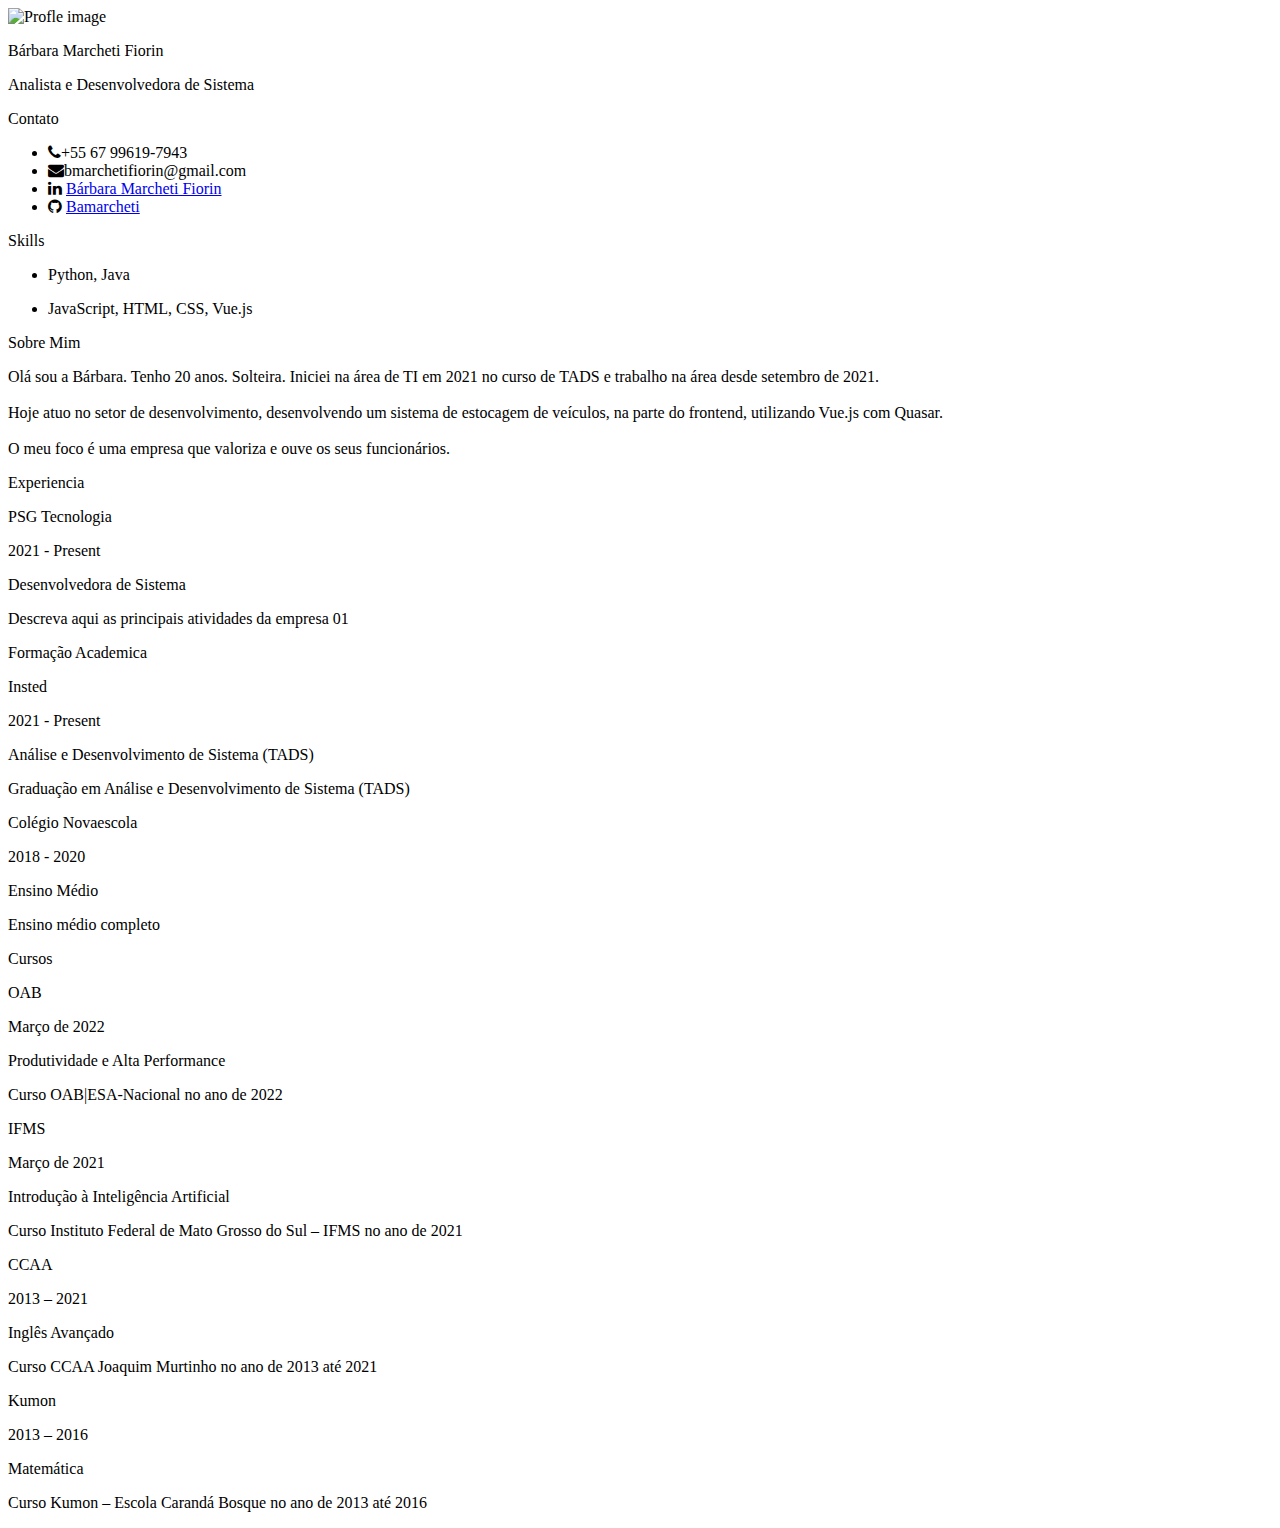
==== index.html @ 3dfd5974 "corrigindo palavras" ====
<!DOCTYPE html>
<html lang="en">

<head>
    <meta charset="UTF-8">
    <meta http-equiv="X-UA-Compatible" content="IE=edge">
    <meta name="viewport" content="width=device-width, initial-scale=1.0">
    <title>Bárbara Marcheti Fiorin Currículo</title>

    <!-- Google font  -->
    <link rel="preconnect" href="https://fonts.googleapis.com">
    <link rel="preconnect" href="https://fonts.gstatic.com" crossorigin>
    <link
        href="https://fonts.googleapis.com/css2?family=Roboto:ital,wght@0,100;0,300;0,400;0,700;1,100;1,300;1,400;1,700&display=swap"
        rel="stylesheet">

    <!-- font-awesome -->
    <link rel="stylesheet" href="https://cdnjs.cloudflare.com/ajax/libs/font-awesome/4.7.0/css/font-awesome.min.css">

    <!-- Custom CSS -->
    <link rel="stylesheet" href="style.css">
</head>

<body>
    <main class="resume-contents">
        <section class="left-section">
            <section class="left-section-content">
                <div class="profile">
                    <img class="MyProfile" src="img/MyProfile.png" alt="Profle image">
                    <p class="name">Bárbara Marcheti Fiorin</p>
                    <p class="profession">Analista e Desenvolvedora de Sistema</p>
                </div>
                <div class="contact-info">
                    <p class="left-title">Contato</p>
                    <ul>
                        <li><i class="fa fa-phone"></i>+55 67 99619-7943</li>
                        <li><i class="fa fa-envelope"></i>bmarchetifiorin@gmail.com</li>
                        <li><i class="fa fa-linkedin"> <a href="https://www.linkedin.com/in/barbara-marcheti-fiorin/">Bárbara Marcheti Fiorin</a></i></li>
                        <li><i class="fa fa-github"> <a href="https://github.com/Bamarcheti">Bamarcheti</a></i></li>
                    </ul>
                </div>
                <div class="skills">
                    <p class="left-title">Skills</p>
                    <ul>
                        <li>
                            <p>Python, Java</p>
                        </li>
                        <li>
                            <p>JavaScript, HTML, CSS, Vue.js</p>
                        </li>
                    </ul>
                </div>
            </section>
        </section>
        <section class="right-section">
            <div class="right-section-contents">
                <section class="about gap">
                    <div class="right-title">Sobre Mim</div>
                    <p class="about-me-contents">
                        Olá sou a Bárbara. Tenho 20 anos. Solteira. Iniciei na área de TI em 2021 no curso de TADS e trabalho na área desde setembro de 2021.<br>
                        <br> Hoje atuo no setor de desenvolvimento, desenvolvendo um sistema de estocagem de veículos, na parte do frontend, utilizando Vue.js com Quasar.
                        <br/>
                        <br> O meu foco é uma empresa que valoriza e ouve os seus funcionários.
                    </p>
                </section>
                <section class="experience gap">
                    <div class="right-title">Experiencia</div>
                    <div class="experience-contents">
                        <div class="exp-left">
                            <p class="exp-company-name">PSG Tecnologia</p>
                            <p class="exp-time-period">2021 - Present</p>
                        </div>
                        <div class="exp-right">
                            <p class="exp-position">Desenvolvedora de Sistema</p>
                            <p class="exp-desc">
                                Descreva aqui as principais atividades da empresa 01
                            </p>
                        </div>
                    </div>
                </section>
                <section class="education gap">
                    <div class="right-title">Formação Academica</div>
                    <div class="education-contents">
                        <div class="education-left">
                            <p class="education-school-name">Insted</p>
                            <p class="education-time-period">2021 - Present</p>
                        </div>
                        <div class="education-right">
                            <p class="education-subject">Análise e Desenvolvimento de Sistema (TADS)</p>
                            <p class="education-desc">
                                Graduação em Análise e Desenvolvimento de Sistema (TADS)
                            </p>
                        </div>
                        <div class="education-left">
                            <p class="education-school-name">Colégio Novaescola</p>
                            <p class="education-time-period">2018 - 2020</p>
                        </div>
                        <div class="education-right">
                            <p class="education-subject">Ensino Médio</p>
                            <p class="education-desc">
                                Ensino médio completo
                            </p>
                        </div>
                    </div>
                </section>
                <section class="awards gap">
                    <div class="right-title">Cursos</div>
                    <div class="awards-contents">
                        <div class="awards-left">
                            <p class="awards-company-name">OAB</p>
                            <p class="awards-time-period">Março de 2022</p>
                        </div>
                        <div class="awards-right">
                            <p class="awards-company-name">Produtividade e Alta Performance</p>
                            <p class="awards-time-period">
                                Curso OAB|ESA-Nacional no ano de 2022
                            </p>
                        </div>
                        <div class="awards-left">
                            <p class="awards-company-name">IFMS</p>
                            <p class="awards-time-period">Março de 2021</p>
                        </div>
                        <div class="awards-right">
                            <p class="awards-company-name">Introdução à Inteligência Artificial</p>
                            <p class="awards-time-period">
                                Curso Instituto Federal de Mato Grosso do Sul – IFMS no ano de 2021
                            </p>
                        </div>
                        <div class="awards-left">
                            <p class="awards-company-name">CCAA</p>
                            <p class="awards-time-period">2013 – 2021</p>
                        </div>
                        <div class="awards-right">
                            <p class="awards-company-name">Inglês Avançado</p>
                            <p class="awards-time-period">
                                Curso CCAA Joaquim Murtinho no ano de 2013 até 2021
                            </p>
                        </div>
                        <div class="awards-left">
                            <p class="awards-company-name">Kumon</p>
                            <p class="awards-time-period">2013 – 2016</p>
                        </div>
                        <div class="awards-right">
                            <p class="awards-company-name">Matemática</p>
                            <p class="awards-time-period">
                                Curso Kumon – Escola Carandá Bosque no ano de 2013 até 2016
                            </p>
                        </div>
                    </div>
                </section>
            </div>
        </section>
    </main>
</body>

</html>
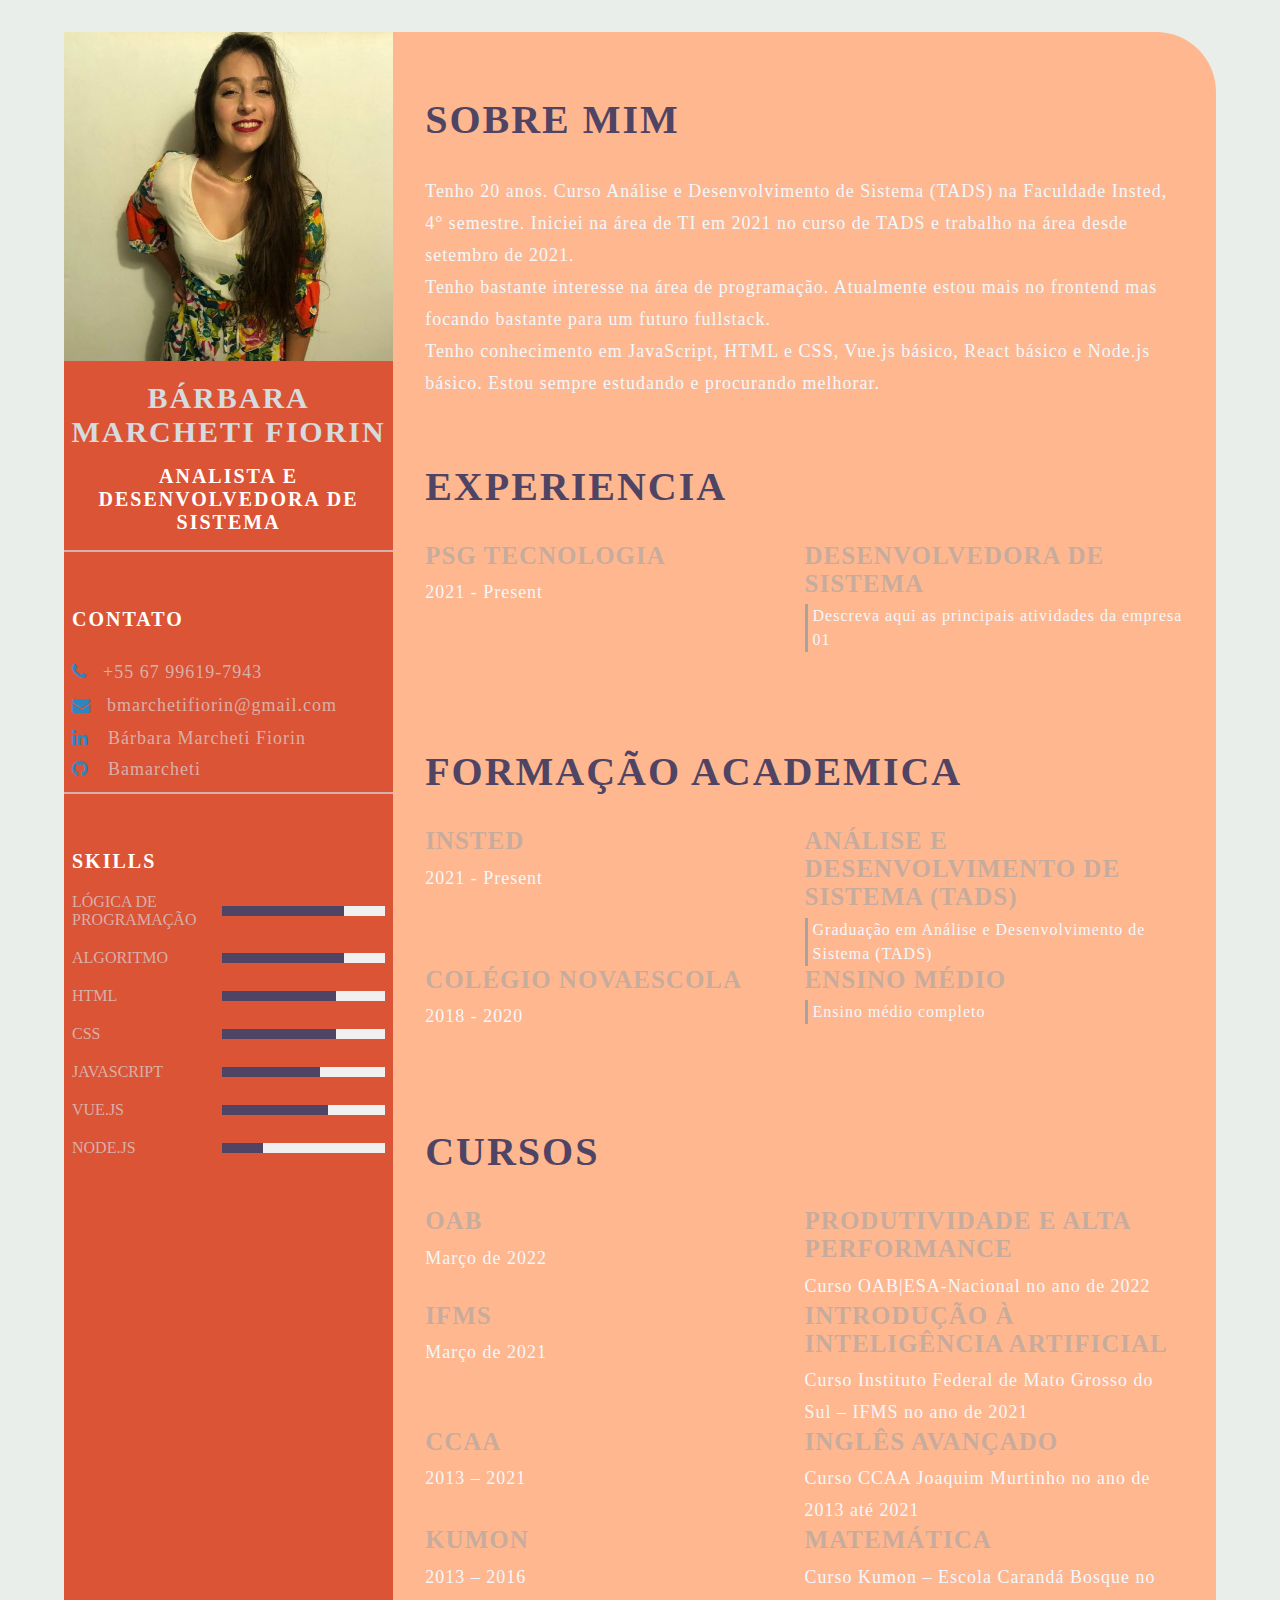
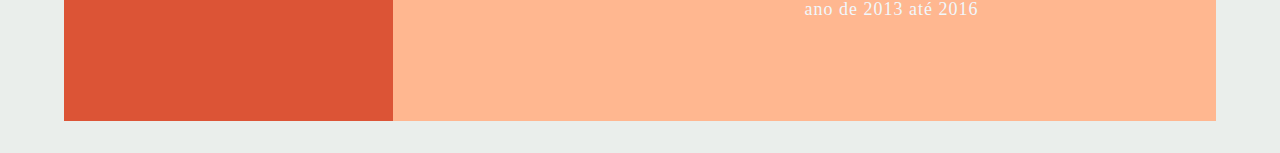
==== commit ef6fed93: "editando layout" ====
--- a/index.html
+++ b/index.html
@@ -22,135 +22,170 @@
 </head>
 
 <body>
-    <main class="resume-contents">
+    <main class="container">
         <section class="left-section">
-            <section class="left-section-content">
-                <div class="profile">
-                    <img class="MyProfile" src="img/MyProfile.png" alt="Profle image">
-                    <p class="name">Bárbara Marcheti Fiorin</p>
-                    <p class="profession">Analista e Desenvolvedora de Sistema</p>
+            <div class="profile">
+                <div class="imgBx">
+                    <img class="MyProfile" src="assets/MyProfile.png" alt="Profle image">
                 </div>
-                <div class="contact-info">
-                    <p class="left-title">Contato</p>
-                    <ul>
-                        <li><i class="fa fa-phone"></i>+55 67 99619-7943</li>
-                        <li><i class="fa fa-envelope"></i>bmarchetifiorin@gmail.com</li>
-                        <li><i class="fa fa-linkedin"> <a href="https://www.linkedin.com/in/barbara-marcheti-fiorin/">Bárbara Marcheti Fiorin</a></i></li>
-                        <li><i class="fa fa-github"> <a href="https://github.com/Bamarcheti">Bamarcheti</a></i></li>
-                    </ul>
+                <p class="name">Bárbara Marcheti Fiorin</p>
+                <p class="profession">Analista e Desenvolvedora de Sistema</p>
+            </div>
+            <div class="contact-info">
+                <p class="left-title">Contato</p>
+                <ul>
+                    <li><i class="fa fa-phone"></i>+55 67 99619-7943</li>
+                    <li><i class="fa fa-envelope"></i>bmarchetifiorin@gmail.com</li>
+                    <li><i class="fa fa-linkedin"><a href="https://www.linkedin.com/in/barbara-marcheti-fiorin/">Bárbara
+                                Marcheti Fiorin</a></i></li>
+                    <li><i class="fa fa-github"><a href="https://github.com/Bamarcheti">Bamarcheti</a></i></li>
+                </ul>
+            </div>
+            <div class="skills">
+                <p class="left-title">Skills</p>
+                <div class="box">
+                    <h4>Lógica de Programação</h4>
+                    <div class="percent">
+                        <div style="width: 75%;"></div>
+                    </div>
                 </div>
-                <div class="skills">
-                    <p class="left-title">Skills</p>
-                    <ul>
-                        <li>
-                            <p>Python, Java</p>
-                        </li>
-                        <li>
-                            <p>JavaScript, HTML, CSS, Vue.js</p>
-                        </li>
-                    </ul>
+                <div class="box">
+                    <h4>Algoritmo</h4>
+                    <div class="percent">
+                        <div style="width: 75%;"></div>
+                    </div>
+                </div>
+                <div class="box">
+                    <h4>HTML</h4>
+                    <div class="percent">
+                        <div style="width: 70%;"></div>
+                    </div>
+                </div>
+                <div class="box">
+                    <h4>CSS</h4>
+                    <div class="percent">
+                        <div style="width: 70%;"></div>
+                    </div>
+                </div>
+                <div class="box">
+                    <h4>JavaScript</h4>
+                    <div class="percent">
+                        <div style="width: 60%;"></div>
+                    </div>
+                </div>
+                <div class="box">
+                    <h4>Vue.js</h4>
+                    <div class="percent">
+                        <div style="width: 65%;"></div>
+                    </div>
+                </div>
+                <div class="box">
+                    <h4>Node.js</h4>
+                    <div class="percent">
+                        <div style="width: 25%;"></div>
+                    </div>
+                </div>
+            </div>
+        </section>
+        <div class="right-section">
+            <section class="about gap">
+                <div class="right-title">Sobre Mim</div>
+                <p class="about-me-contents">
+                    Tenho 20 anos. Curso Análise e Desenvolvimento de Sistema (TADS) na Faculdade Insted, 4° semestre.
+                    Iniciei na área de TI em 2021 no curso de TADS e trabalho na área desde setembro de 2021.
+                    <br>Tenho bastante interesse na área de programação. Atualmente estou mais no frontend mas focando
+                    bastante para um futuro fullstack.
+                    <br>Tenho conhecimento em JavaScript, HTML e CSS, Vue.js básico, React básico e Node.js básico.
+                    Estou sempre estudando e procurando melhorar.
+                </p>
+            </section>
+            <section class="experience gap">
+                <div class="right-title">Experiencia</div>
+                <div class="experience-contents">
+                    <div class="exp-left">
+                        <p class="exp-company-name">PSG Tecnologia</p>
+                        <p class="exp-time-period">2021 - Present</p>
+                    </div>
+                    <div class="exp-right">
+                        <p class="exp-position">Desenvolvedora de Sistema</p>
+                        <p class="exp-desc">
+                            Descreva aqui as principais atividades da empresa 01
+                        </p>
+                    </div>
                 </div>
             </section>
-        </section>
-        <section class="right-section">
-            <div class="right-section-contents">
-                <section class="about gap">
-                    <div class="right-title">Sobre Mim</div>
-                    <p class="about-me-contents">
-                        Olá sou a Bárbara. Tenho 20 anos. Solteira. Iniciei na área de TI em 2021 no curso de TADS e trabalho na área desde setembro de 2021.<br>
-                        <br> Hoje atuo no setor de desenvolvimento, desenvolvendo um sistema de estocagem de veículos, na parte do frontend, utilizando Vue.js com Quasar.
-                        <br/>
-                        <br> O meu foco é uma empresa que valoriza e ouve os seus funcionários.
-                    </p>
-                </section>
-                <section class="experience gap">
-                    <div class="right-title">Experiencia</div>
-                    <div class="experience-contents">
-                        <div class="exp-left">
-                            <p class="exp-company-name">PSG Tecnologia</p>
-                            <p class="exp-time-period">2021 - Present</p>
-                        </div>
-                        <div class="exp-right">
-                            <p class="exp-position">Desenvolvedora de Sistema</p>
-                            <p class="exp-desc">
-                                Descreva aqui as principais atividades da empresa 01
-                            </p>
-                        </div>
+            <section class="education gap">
+                <div class="right-title">Formação Academica</div>
+                <div class="education-contents">
+                    <div class="education-left">
+                        <p class="education-school-name">Insted</p>
+                        <p class="education-time-period">2021 - Present</p>
                     </div>
-                </section>
-                <section class="education gap">
-                    <div class="right-title">Formação Academica</div>
-                    <div class="education-contents">
-                        <div class="education-left">
-                            <p class="education-school-name">Insted</p>
-                            <p class="education-time-period">2021 - Present</p>
-                        </div>
-                        <div class="education-right">
-                            <p class="education-subject">Análise e Desenvolvimento de Sistema (TADS)</p>
-                            <p class="education-desc">
-                                Graduação em Análise e Desenvolvimento de Sistema (TADS)
-                            </p>
-                        </div>
-                        <div class="education-left">
-                            <p class="education-school-name">Colégio Novaescola</p>
-                            <p class="education-time-period">2018 - 2020</p>
-                        </div>
-                        <div class="education-right">
-                            <p class="education-subject">Ensino Médio</p>
-                            <p class="education-desc">
-                                Ensino médio completo
-                            </p>
-                        </div>
+                    <div class="education-right">
+                        <p class="education-subject">Análise e Desenvolvimento de Sistema (TADS)</p>
+                        <p class="education-desc">
+                            Graduação em Análise e Desenvolvimento de Sistema (TADS)
+                        </p>
                     </div>
-                </section>
-                <section class="awards gap">
-                    <div class="right-title">Cursos</div>
-                    <div class="awards-contents">
-                        <div class="awards-left">
-                            <p class="awards-company-name">OAB</p>
-                            <p class="awards-time-period">Março de 2022</p>
-                        </div>
-                        <div class="awards-right">
-                            <p class="awards-company-name">Produtividade e Alta Performance</p>
-                            <p class="awards-time-period">
-                                Curso OAB|ESA-Nacional no ano de 2022
-                            </p>
-                        </div>
-                        <div class="awards-left">
-                            <p class="awards-company-name">IFMS</p>
-                            <p class="awards-time-period">Março de 2021</p>
-                        </div>
-                        <div class="awards-right">
-                            <p class="awards-company-name">Introdução à Inteligência Artificial</p>
-                            <p class="awards-time-period">
-                                Curso Instituto Federal de Mato Grosso do Sul – IFMS no ano de 2021
-                            </p>
-                        </div>
-                        <div class="awards-left">
-                            <p class="awards-company-name">CCAA</p>
-                            <p class="awards-time-period">2013 – 2021</p>
-                        </div>
-                        <div class="awards-right">
-                            <p class="awards-company-name">Inglês Avançado</p>
-                            <p class="awards-time-period">
-                                Curso CCAA Joaquim Murtinho no ano de 2013 até 2021
-                            </p>
-                        </div>
-                        <div class="awards-left">
-                            <p class="awards-company-name">Kumon</p>
-                            <p class="awards-time-period">2013 – 2016</p>
-                        </div>
-                        <div class="awards-right">
-                            <p class="awards-company-name">Matemática</p>
-                            <p class="awards-time-period">
-                                Curso Kumon – Escola Carandá Bosque no ano de 2013 até 2016
-                            </p>
-                        </div>
+                    <div class="education-left">
+                        <p class="education-school-name">Colégio Novaescola</p>
+                        <p class="education-time-period">2018 - 2020</p>
                     </div>
-                </section>
-            </div>
-        </section>
+                    <div class="education-right">
+                        <p class="education-subject">Ensino Médio</p>
+                        <p class="education-desc">
+                            Ensino médio completo
+                        </p>
+                    </div>
+                </div>
+            </section>
+            <section class="awards gap">
+                <div class="right-title">Cursos</div>
+                <div class="awards-contents">
+                    <div class="awards-left">
+                        <p class="awards-company-name">OAB</p>
+                        <p class="awards-time-period">Março de 2022</p>
+                    </div>
+                    <div class="awards-right">
+                        <p class="awards-company-name">Produtividade e Alta Performance</p>
+                        <p class="awards-time-period">
+                            Curso OAB|ESA-Nacional no ano de 2022
+                        </p>
+                    </div>
+                    <div class="awards-left">
+                        <p class="awards-company-name">IFMS</p>
+                        <p class="awards-time-period">Março de 2021</p>
+                    </div>
+                    <div class="awards-right">
+                        <p class="awards-company-name">Introdução à Inteligência Artificial</p>
+                        <p class="awards-time-period">
+                            Curso Instituto Federal de Mato Grosso do Sul – IFMS no ano de 2021
+                        </p>
+                    </div>
+                    <div class="awards-left">
+                        <p class="awards-company-name">CCAA</p>
+                        <p class="awards-time-period">2013 – 2021</p>
+                    </div>
+                    <div class="awards-right">
+                        <p class="awards-company-name">Inglês Avançado</p>
+                        <p class="awards-time-period">
+                            Curso CCAA Joaquim Murtinho no ano de 2013 até 2021
+                        </p>
+                    </div>
+                    <div class="awards-left">
+                        <p class="awards-company-name">Kumon</p>
+                        <p class="awards-time-period">2013 – 2016</p>
+                    </div>
+                    <div class="awards-right">
+                        <p class="awards-company-name">Matemática</p>
+                        <p class="awards-time-period">
+                            Curso Kumon – Escola Carandá Bosque no ano de 2013 até 2016
+                        </p>
+                    </div>
+                </div>
+            </section>
+        </div>
     </main>
 </body>
 
-</html>
+</html>--- a/style.css
+++ b/style.css
@@ -0,0 +1,357 @@
+* {
+    margin: 0;
+    padding: 0;
+    box-sizing: border-box;
+    list-style: none;
+    font-family: "Times New Roman", sans-serif;
+}
+
+body {
+    background-color: #eaeeeb;
+    display: flex;
+    justify-content: center;
+    align-items: center;
+    min-height: 100vh;
+}
+
+.container {
+    position: relative;
+    width: 90%;
+
+    min-height: 100vh;
+    margin: 2rem auto;
+    display: grid;
+    grid-template-columns: repeat(7, 1fr);
+}
+
+.container .left-section {
+    grid-column: span 2;
+    height: 100%;
+    background-color: #dc5436;
+}
+
+.container .right-section {
+    grid-column: span 5;
+    height: 100%;
+    background-color: #ffb790;
+    border-radius: 0px 60px 0px 0px;
+    padding: 2rem 2rem;
+}
+
+.profile {
+    width: 100%;
+    border-bottom: 2px solid #d6dbdfaf;
+}
+
+.profile .MyProfile {
+    width: 100%;
+}
+
+.name {
+    color: #D6DBDF;
+    font-size: 30px;
+    letter-spacing: 2px;
+    text-transform: uppercase;
+    text-align: center;
+    font-weight: bold;
+    padding: 1rem 0;
+}
+
+.profession {
+    color: #ffffff;
+    font-size: 20px;
+    text-transform: uppercase;
+    text-align: center;
+    letter-spacing: 2px;
+    font-weight: bold;
+    padding-bottom: 1rem;
+}
+
+.contact-info {
+    padding: 8px;
+    border-bottom: 2px solid #d6dbdfaf; 
+}
+
+.skills {
+    padding: 8px;
+}
+
+.left-title {
+    color: #ffffff;
+    font-size: 20px;
+    letter-spacing: 2px;
+    text-transform: uppercase;
+    font-weight: bold;
+    display: flex;
+    align-items: center;
+    padding-top: 3rem;
+}
+
+.skills .box {
+    display: flex;
+    flex-direction: row;
+    margin: 20px 0;
+}
+
+.skills .box .exp-time-period {
+    min-width: 150px;
+}
+
+.skills .box .exp-time-period h5 {
+    text-transform: uppercase;
+    color: #d6dbdfaf;
+    font-weight: 600;
+}
+
+.skills .box .text h4 {
+    text-transform: uppercase;
+    color: #4f4464;
+    font-size: 16px;
+}
+
+.skills .box {
+    position: relative;
+    width: 100%;
+    display: grid;
+    grid-template-columns: 150px 1fr;
+    justify-content: center;
+    align-items: center;
+}
+
+.skills .box h4 {
+    text-transform: uppercase;
+    color: #d6dbdfaf;
+    font-weight: 500;
+}
+
+.skills .box .percent {
+    position: relative;
+    width: 100%;
+    height: 10px;
+    background: #f0f0f0;
+}
+
+.skills .box .percent div {
+    position: absolute;
+    top: 0;
+    left: 0;
+    height: 100%;
+    background: #4f4464;
+}
+
+a {
+    color: #d6dbdfaf;
+    margin-left: 20px;
+}
+
+a:link {
+    text-decoration: none;
+}
+
+a:hover {
+    text-decoration: none;
+}
+
+.contact-info ul {
+    padding-top: 1.5rem;
+}
+
+.contact-info ul li,
+.references ul li {
+    padding: .4rem 0;
+    display: flex;
+    align-items: center;
+    color: #d6dbdfaf;
+    letter-spacing: 1px;
+    font-size: 18px;
+}
+
+.contact-info ul li i,
+.references ul li i {
+    padding-right: 1rem;
+    font-size: 18px;
+    color: #2E86C1;
+}
+
+.skills ul {
+    padding-top: 1.5rem;
+}
+
+.skills ul li p {
+    padding: .4rem 0;
+    color: #d6dbdfaf;
+    font-size: 18px;
+    letter-spacing: 1px;
+    display: flex;
+    align-items: center;
+    text-transform: uppercase;
+}
+
+.referance-name {
+    padding-top: 1.5rem;
+    padding-bottom: .4rem;
+    font-size: 18px;
+    color: #F9E79F;
+    letter-spacing: 1px;
+    text-transform: uppercase;
+}
+
+.referance-profession {
+    font-size: 16px;
+    color: #d6dbdfaf;
+    letter-spacing: 1px;
+    text-transform: uppercase;
+    padding-bottom: .4rem;
+}
+
+.right-title {
+    color: #4f4464;
+    font-size: 40px;
+    letter-spacing: 2px;
+    text-transform: uppercase;
+    font-weight: bold;
+    display: flex;
+    align-items: center;
+    padding: 2rem 0;
+    position: relative;
+}
+
+.gap {
+    padding-bottom: 2rem;
+}
+.about-me-contents {
+    font-size: 18px;
+    letter-spacing: 1px;
+    line-height: 2rem;
+    color: #F1F8FD;
+}
+
+.experience-contents,
+.education-contents,
+.awards-contents {
+    display: grid;
+    grid-template-columns: repeat(2, 2fr);
+    padding-bottom: 2rem;
+    color: #F1F8FD;
+}
+
+.exp-company-name,
+.education-school-name,
+.awards-company-name {
+    font-size: 25px;
+    font-weight: bold;
+    text-transform: uppercase;
+    letter-spacing: 1px;
+    color: #a2a5a79a;
+    padding-bottom: .4rem;
+}
+
+.exp-time-period,
+.education-time-period,
+.awards-time-period {
+    font-size: 18px;
+    letter-spacing: 1px;
+    line-height: 2rem;
+}
+
+.exp-position,
+.education-subject,
+.awards-name {
+    font-size: 25px;
+    font-weight: bold;
+    text-transform: uppercase;
+    letter-spacing: 1px;
+    color: #a2a5a79a;
+    padding-bottom: .4rem;
+}
+
+.exp-desc,
+.education-desc,
+.awards-desc {
+    font-size: 16px;
+    letter-spacing: 1px;
+    line-height: 1.5rem;
+    border-left: 3px solid #a5a3a3;
+    padding-left: 5px;
+}
+
+/* Media queries */
+@media screen and (max-width:780px) {
+    .experience-contents,
+    .education-contents,
+    .awards-contents {
+        grid-template-columns: repeat(1, 1fr);
+    }
+}
+
+@media screen and (max-width:780px) {
+    .left-section {
+        grid-column: span 3;
+    }
+    
+    .right-section {
+        grid-column: span 4;
+    }
+    
+}
+
+@media (max-width:600px) {
+    .container {
+        width: 100%;
+        margin: 0 auto;
+    }
+
+    .name {
+        font-size: 20px;
+    }
+
+    .profession {
+        font-size: 18px;
+    }
+
+    .left-title {
+        font-size: 18px;
+    }
+
+    .right-title {
+        font-size: 18px;
+    }
+
+    .contact-info ul li,
+    .references ul li {
+        font-size: 12px;
+    }
+
+    .contact-info ul li i,
+    .references ul li i {
+        padding-right: 1rem;
+        font-size: 12px;
+    }
+
+    .skills ul li p {
+        font-size: 12px;
+    }
+
+    .about-me-contents {
+        font-size: 16px;
+        line-height: 1.5rem;
+    }
+
+    .exp-company-name,
+    .education-school-name,
+    .awards-company-name {
+        font-size: 18px;
+    }
+
+    .exp-time-period,
+    .educationp-time-period,
+    .awards-time-period {
+        font-size: 16px;
+    }
+
+    .exp-position,
+    .education-subject,
+    .awards-name {
+        font-size: 18px;
+    }
+}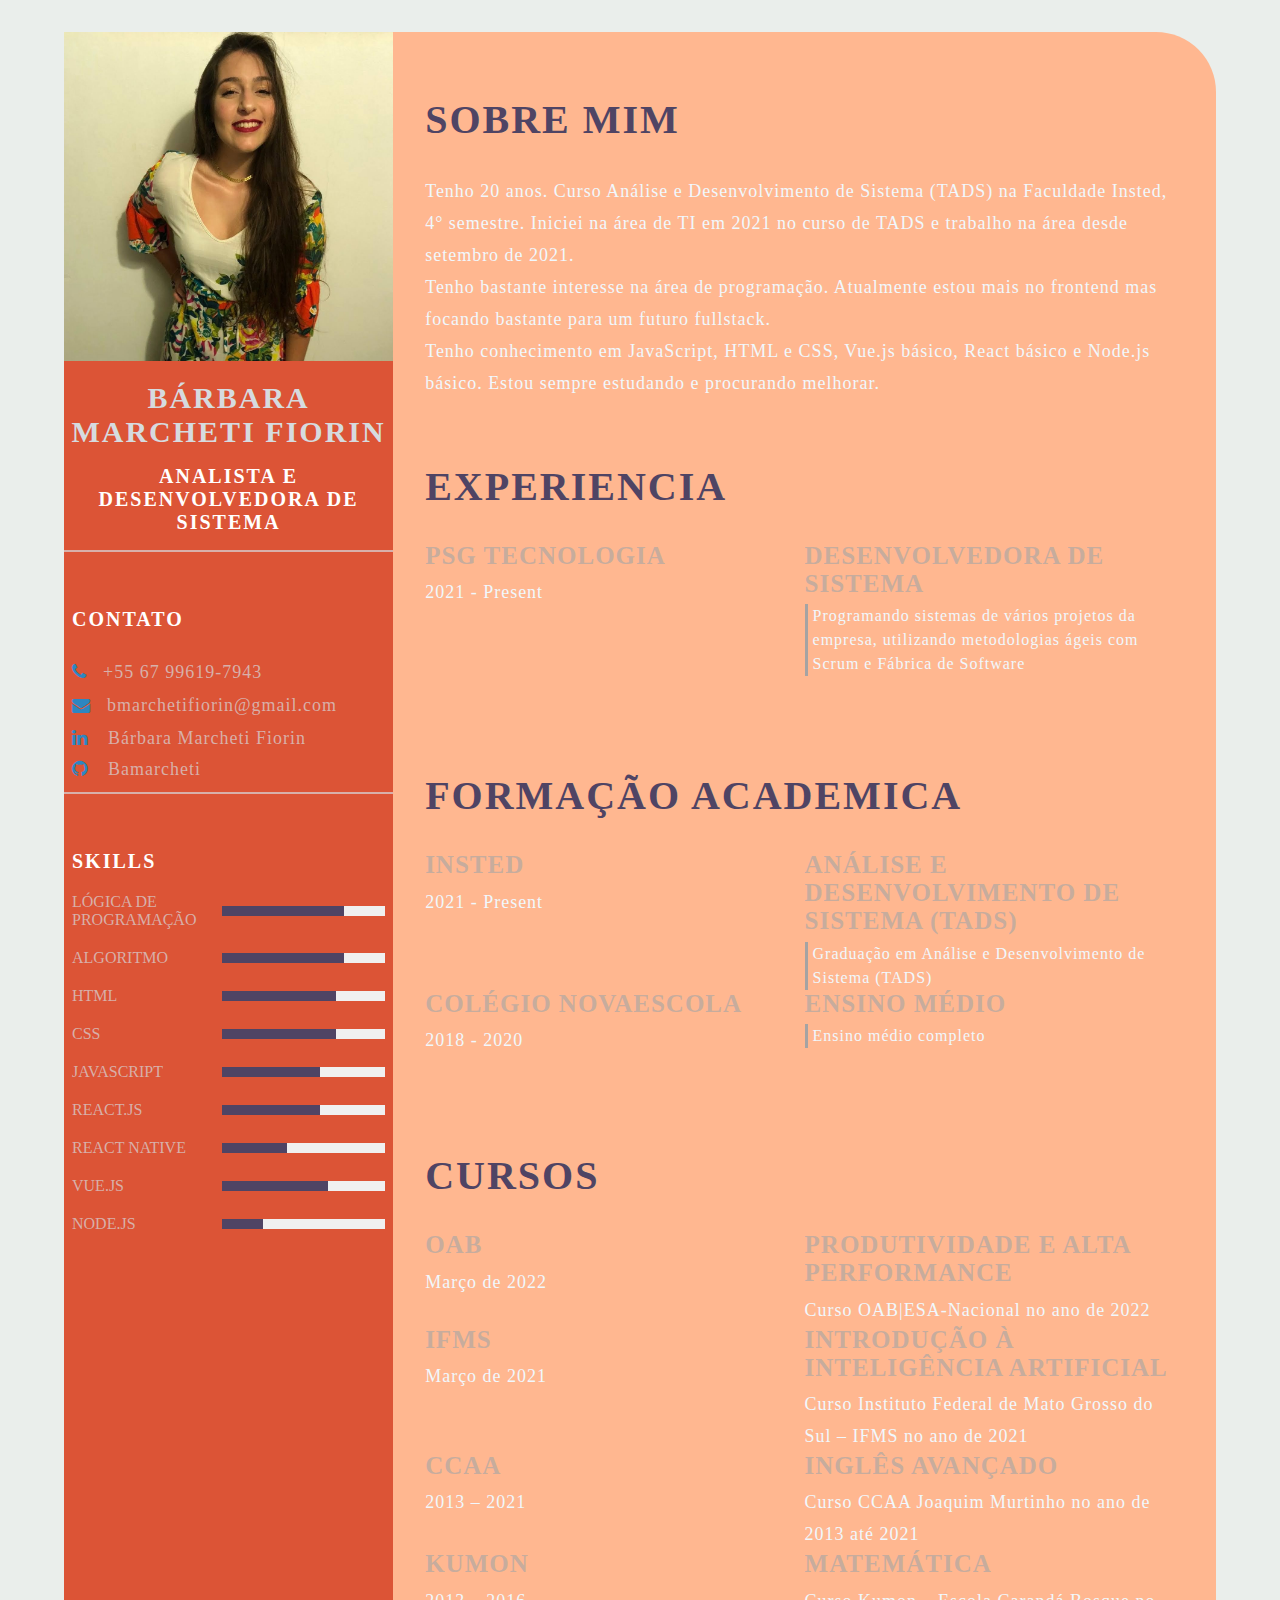
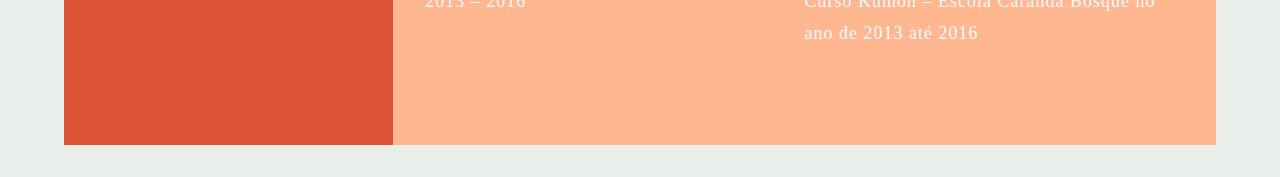
==== commit cd39e405: "adicionando skills e editando experiência" ====
--- a/index.html
+++ b/index.html
@@ -74,6 +74,18 @@
                     </div>
                 </div>
                 <div class="box">
+                    <h4>React.js</h4>
+                    <div class="percent">
+                        <div style="width: 60%;"></div>
+                    </div>
+                </div>
+                <div class="box">
+                    <h4>React Native</h4>
+                    <div class="percent">
+                        <div style="width: 40%;"></div>
+                    </div>
+                </div>
+                <div class="box">
                     <h4>Vue.js</h4>
                     <div class="percent">
                         <div style="width: 65%;"></div>
@@ -109,7 +121,7 @@
                     <div class="exp-right">
                         <p class="exp-position">Desenvolvedora de Sistema</p>
                         <p class="exp-desc">
-                            Descreva aqui as principais atividades da empresa 01
+                            Programando sistemas de vários projetos da empresa, utilizando metodologias ágeis com Scrum e Fábrica de Software
                         </p>
                     </div>
                 </div>
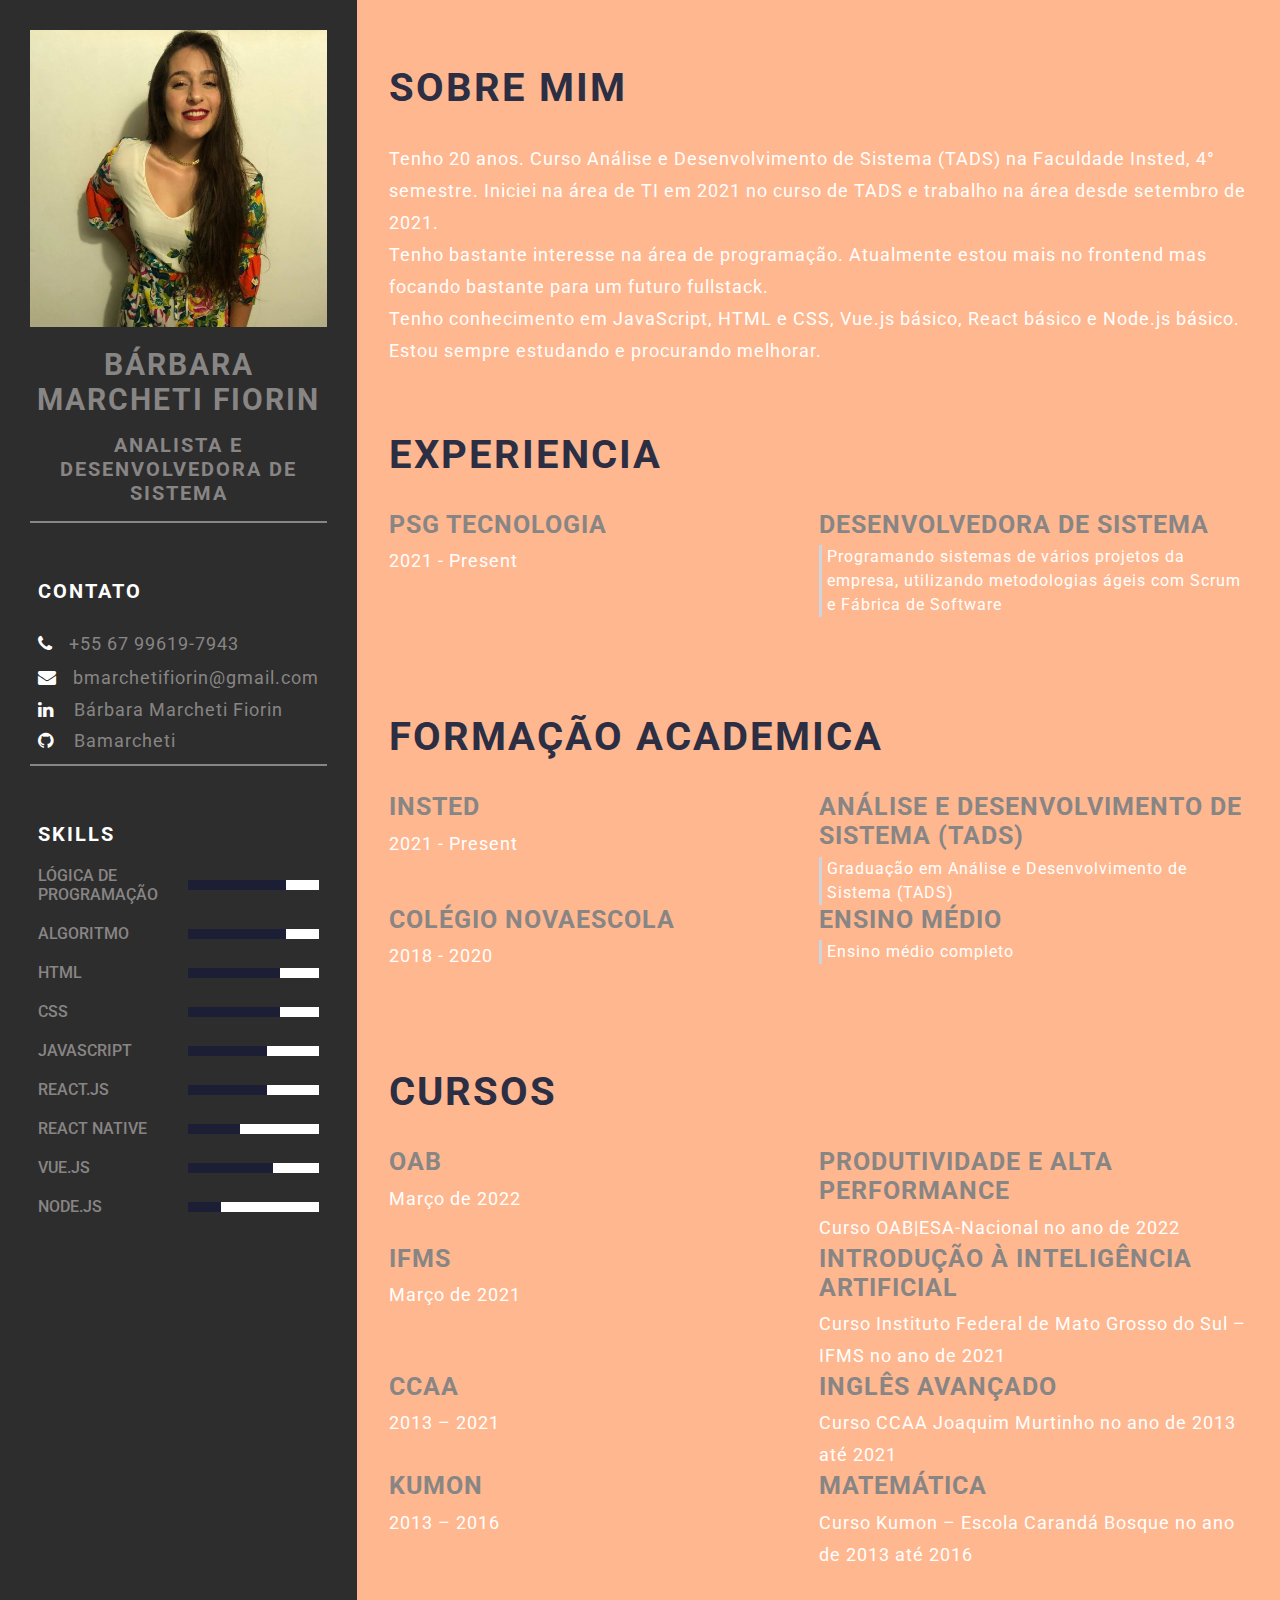
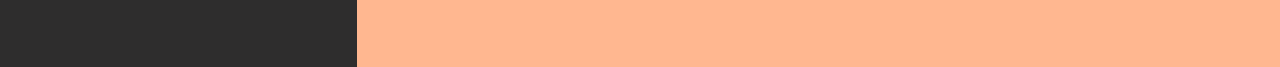
==== commit 1fad9380: "alterando cores" ====
--- a/index.html
+++ b/index.html
@@ -5,7 +5,7 @@
     <meta charset="UTF-8">
     <meta http-equiv="X-UA-Compatible" content="IE=edge">
     <meta name="viewport" content="width=device-width, initial-scale=1.0">
-    <title>Bárbara Marcheti Fiorin Currículo</title>
+    <title>Currículo Bárbara Marcheti Fiorin</title>
 
     <!-- Google font  -->
     <link rel="preconnect" href="https://fonts.googleapis.com">
@@ -39,6 +39,7 @@
                     <li><i class="fa fa-linkedin"><a href="https://www.linkedin.com/in/barbara-marcheti-fiorin/">Bárbara
                                 Marcheti Fiorin</a></i></li>
                     <li><i class="fa fa-github"><a href="https://github.com/Bamarcheti">Bamarcheti</a></i></li>
+                
                 </ul>
             </div>
             <div class="skills">
@@ -99,7 +100,7 @@
                 </div>
             </div>
         </section>
-        <div class="right-section">
+        <section class="right-section">
             <section class="about gap">
                 <div class="right-title">Sobre Mim</div>
                 <p class="about-me-contents">
@@ -196,7 +197,7 @@
                     </div>
                 </div>
             </section>
-        </div>
+        </section>
     </main>
 </body>
 
--- a/style.css
+++ b/style.css
@@ -1,46 +1,52 @@
+:root {
+    --background: #2e2d2d;
+    --very-dark-blue: #2c2e43;
+    --dark-desaturated-blue: #1b1e34;
+    --white: #ffffff;
+    --gray-300: #888585;
+    --gray-400: #cbd5e0;
+}
+
+/* Reset */
+
 * {
+    border: 0;
+    box-sizing: border-box;
+    font-family: 'Roboto', sans-serif;
     margin: 0;
     padding: 0;
-    box-sizing: border-box;
-    list-style: none;
-    font-family: "Times New Roman", sans-serif;
 }
 
 body {
-    background-color: #eaeeeb;
+    margin: 0;
+    align-items: center;
     display: flex;
     justify-content: center;
-    align-items: center;
     min-height: 100vh;
+    position: relative;
+    width: 100%;
 }
 
 .container {
-    position: relative;
-    width: 90%;
-
-    min-height: 100vh;
-    margin: 2rem auto;
     display: grid;
     grid-template-columns: repeat(7, 1fr);
 }
 
 .container .left-section {
-    grid-column: span 2;
-    height: 100%;
-    background-color: #dc5436;
+    padding: 30px;
+    grid-column: span 1;
+    background-color: var(--background);
 }
 
 .container .right-section {
-    grid-column: span 5;
-    height: 100%;
+    grid-column: span 6;
     background-color: #ffb790;
-    border-radius: 0px 60px 0px 0px;
     padding: 2rem 2rem;
 }
 
 .profile {
     width: 100%;
-    border-bottom: 2px solid #d6dbdfaf;
+    border-bottom: 2px solid var(--gray-300);
 }
 
 .profile .MyProfile {
@@ -48,7 +54,7 @@
 }
 
 .name {
-    color: #D6DBDF;
+    color: var(--gray-300);
     font-size: 30px;
     letter-spacing: 2px;
     text-transform: uppercase;
@@ -58,7 +64,7 @@
 }
 
 .profession {
-    color: #ffffff;
+    color: var(--gray-300);
     font-size: 20px;
     text-transform: uppercase;
     text-align: center;
@@ -69,7 +75,7 @@
 
 .contact-info {
     padding: 8px;
-    border-bottom: 2px solid #d6dbdfaf; 
+    border-bottom: 2px solid var(--gray-300); 
 }
 
 .skills {
@@ -87,6 +93,33 @@
     padding-top: 3rem;
 }
 
+/* .left-title li {
+    border: 1px solid var(--gray-300);
+    border-radius: 20px;
+    cursor: pointer;
+    padding: 8px 16px;
+    text-align: center;
+    transition: background-color .6s;
+}
+
+.left-title li:not(:last-child) {
+    margin-bottom: 12px;
+}
+
+.left-title li i {
+    color: var(--gray-300);
+    text-decoration: none;
+    transition: color .6s;
+}
+
+.left-title li:hover {
+    background-color: var(--very-dark-blue);
+}
+
+.left-title li:hover i {
+    color: var(--gray-400);
+} */
+
 .skills .box {
     display: flex;
     flex-direction: row;
@@ -99,13 +132,13 @@
 
 .skills .box .exp-time-period h5 {
     text-transform: uppercase;
-    color: #d6dbdfaf;
+    color: var(--gray-300);
     font-weight: 600;
 }
 
 .skills .box .text h4 {
     text-transform: uppercase;
-    color: #4f4464;
+    color: var(--very-dark-blue);
     font-size: 16px;
 }
 
@@ -120,7 +153,7 @@
 
 .skills .box h4 {
     text-transform: uppercase;
-    color: #d6dbdfaf;
+    color: var(--gray-300);
     font-weight: 500;
 }
 
@@ -128,7 +161,7 @@
     position: relative;
     width: 100%;
     height: 10px;
-    background: #f0f0f0;
+    background: var(--white);
 }
 
 .skills .box .percent div {
@@ -136,11 +169,11 @@
     top: 0;
     left: 0;
     height: 100%;
-    background: #4f4464;
+    background: var(--dark-desaturated-blue);
 }
 
 a {
-    color: #d6dbdfaf;
+    color: var(--gray-300);
     margin-left: 20px;
 }
 
@@ -161,7 +194,7 @@
     padding: .4rem 0;
     display: flex;
     align-items: center;
-    color: #d6dbdfaf;
+    color: var(--gray-300);
     letter-spacing: 1px;
     font-size: 18px;
 }
@@ -170,7 +203,7 @@
 .references ul li i {
     padding-right: 1rem;
     font-size: 18px;
-    color: #2E86C1;
+    color: var(--white);
 }
 
 .skills ul {
@@ -179,33 +212,18 @@
 
 .skills ul li p {
     padding: .4rem 0;
-    color: #d6dbdfaf;
-    font-size: 18px;
-    letter-spacing: 1px;
-    display: flex;
-    align-items: center;
-    text-transform: uppercase;
-}
-
-.referance-name {
-    padding-top: 1.5rem;
-    padding-bottom: .4rem;
-    font-size: 18px;
-    color: #F9E79F;
-    letter-spacing: 1px;
-    text-transform: uppercase;
-}
-
-.referance-profession {
-    font-size: 16px;
-    color: #d6dbdfaf;
-    letter-spacing: 1px;
-    text-transform: uppercase;
-    padding-bottom: .4rem;
-}
+    color: var(--gray-300);
+    font-size: 18px;
+    letter-spacing: 1px;
+    display: flex;
+    align-items: center;
+    text-transform: uppercase;
+}
+
+
 
 .right-title {
-    color: #4f4464;
+    color: var(--very-dark-blue);
     font-size: 40px;
     letter-spacing: 2px;
     text-transform: uppercase;
@@ -223,7 +241,7 @@
     font-size: 18px;
     letter-spacing: 1px;
     line-height: 2rem;
-    color: #F1F8FD;
+    color: var(--white);
 }
 
 .experience-contents,
@@ -232,7 +250,7 @@
     display: grid;
     grid-template-columns: repeat(2, 2fr);
     padding-bottom: 2rem;
-    color: #F1F8FD;
+    color: var(--white);
 }
 
 .exp-company-name,
@@ -242,7 +260,7 @@
     font-weight: bold;
     text-transform: uppercase;
     letter-spacing: 1px;
-    color: #a2a5a79a;
+    color: var(--gray-300);
     padding-bottom: .4rem;
 }
 
@@ -261,7 +279,7 @@
     font-weight: bold;
     text-transform: uppercase;
     letter-spacing: 1px;
-    color: #a2a5a79a;
+    color: var(--gray-300);
     padding-bottom: .4rem;
 }
 
@@ -271,7 +289,7 @@
     font-size: 16px;
     letter-spacing: 1px;
     line-height: 1.5rem;
-    border-left: 3px solid #a5a3a3;
+    border-left: 3px solid var(--gray-400);
     padding-left: 5px;
 }
 
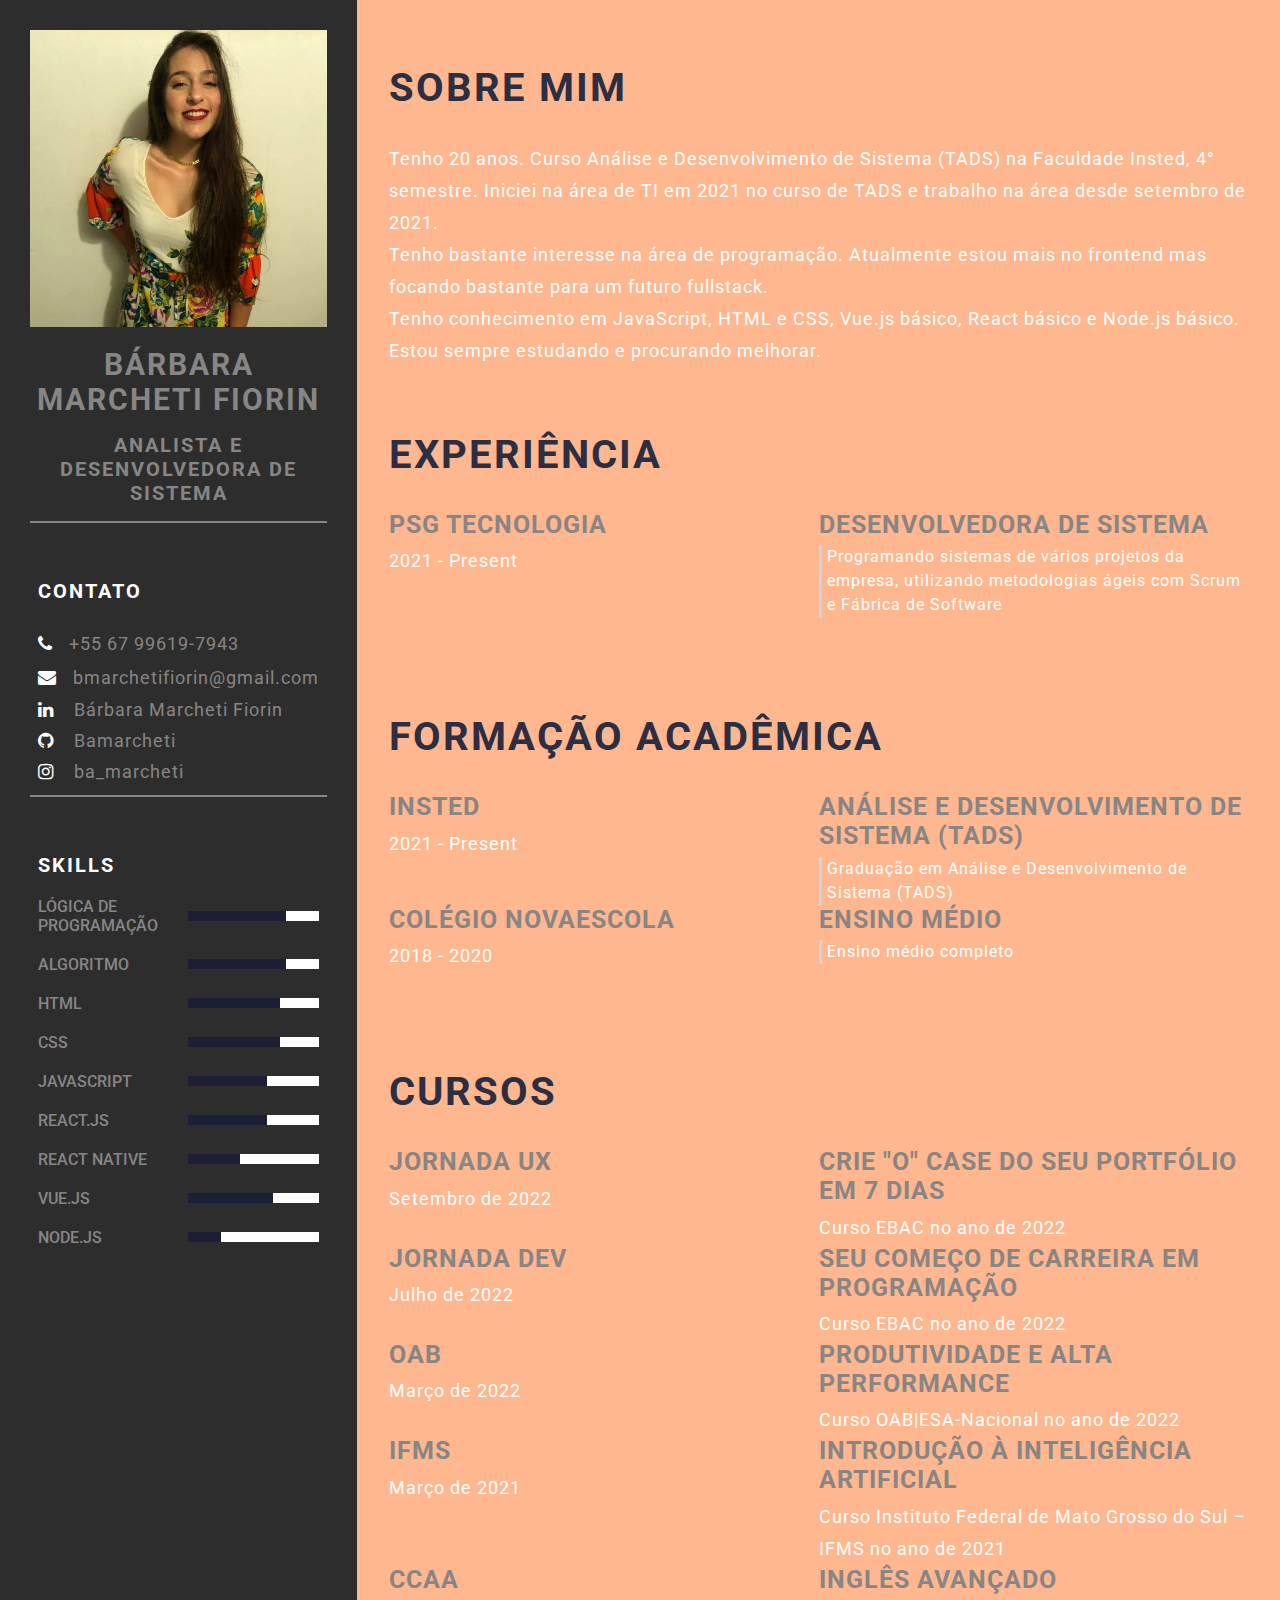
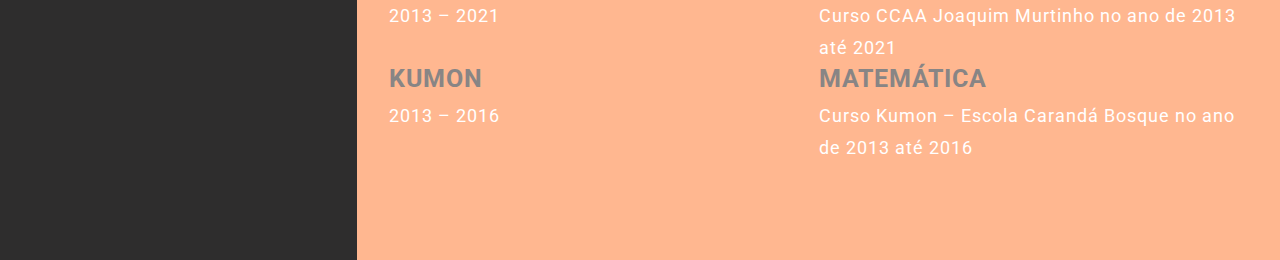
==== commit bf5735d6: "refactor: Alterando arquivo README" ====
--- a/index.html
+++ b/index.html
@@ -39,7 +39,7 @@
                     <li><i class="fa fa-linkedin"><a href="https://www.linkedin.com/in/barbara-marcheti-fiorin/">Bárbara
                                 Marcheti Fiorin</a></i></li>
                     <li><i class="fa fa-github"><a href="https://github.com/Bamarcheti">Bamarcheti</a></i></li>
-                
+                    <li><i class="fa fa-instagram"><a href="https://www.instagram.com/ba_marcheti/">ba_marcheti</a></i></li>
                 </ul>
             </div>
             <div class="skills">
@@ -113,7 +113,7 @@
                 </p>
             </section>
             <section class="experience gap">
-                <div class="right-title">Experiencia</div>
+                <div class="right-title">Experiência</div>
                 <div class="experience-contents">
                     <div class="exp-left">
                         <p class="exp-company-name">PSG Tecnologia</p>
@@ -128,7 +128,7 @@
                 </div>
             </section>
             <section class="education gap">
-                <div class="right-title">Formação Academica</div>
+                <div class="right-title">Formação Acadêmica</div>
                 <div class="education-contents">
                     <div class="education-left">
                         <p class="education-school-name">Insted</p>
@@ -156,6 +156,26 @@
                 <div class="right-title">Cursos</div>
                 <div class="awards-contents">
                     <div class="awards-left">
+                        <p class="awards-company-name">Jornada UX</p>
+                        <p class="awards-time-period">Setembro de 2022</p>
+                    </div>
+                    <div class="awards-right">
+                        <p class="awards-company-name">Crie "O" case do seu portfólio em 7 dias</p>
+                        <p class="awards-time-period">
+                            Curso EBAC no ano de 2022
+                        </p>
+                    </div>
+                    <div class="awards-left">
+                        <p class="awards-company-name">Jornada Dev</p>
+                        <p class="awards-time-period">Julho de 2022</p>
+                    </div>
+                    <div class="awards-right">
+                        <p class="awards-company-name">Seu começo de carreira em programação</p>
+                        <p class="awards-time-period">
+                            Curso EBAC no ano de 2022
+                        </p>
+                    </div>
+                    <div class="awards-left">
                         <p class="awards-company-name">OAB</p>
                         <p class="awards-time-period">Março de 2022</p>
                     </div>
--- a/style.css
+++ b/style.css
@@ -93,33 +93,6 @@
     padding-top: 3rem;
 }
 
-/* .left-title li {
-    border: 1px solid var(--gray-300);
-    border-radius: 20px;
-    cursor: pointer;
-    padding: 8px 16px;
-    text-align: center;
-    transition: background-color .6s;
-}
-
-.left-title li:not(:last-child) {
-    margin-bottom: 12px;
-}
-
-.left-title li i {
-    color: var(--gray-300);
-    text-decoration: none;
-    transition: color .6s;
-}
-
-.left-title li:hover {
-    background-color: var(--very-dark-blue);
-}
-
-.left-title li:hover i {
-    color: var(--gray-400);
-} */
-
 .skills .box {
     display: flex;
     flex-direction: row;
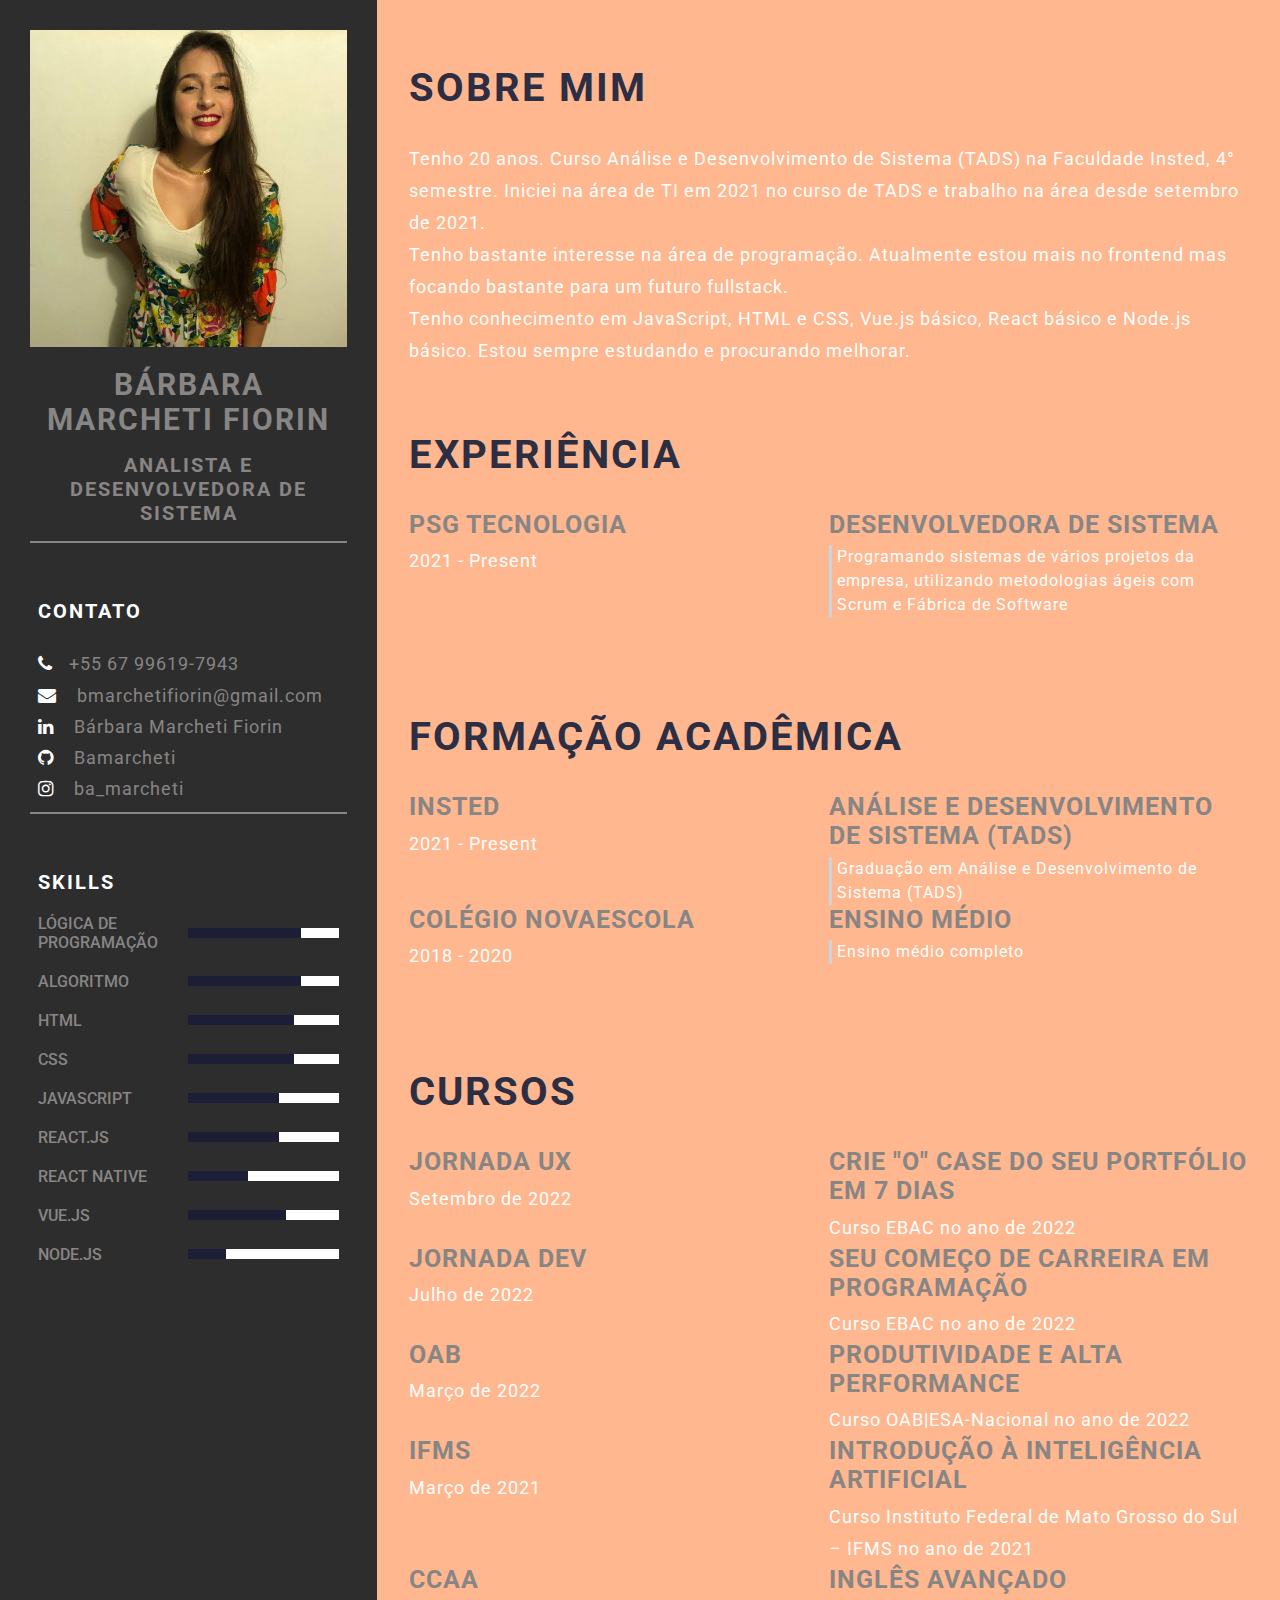
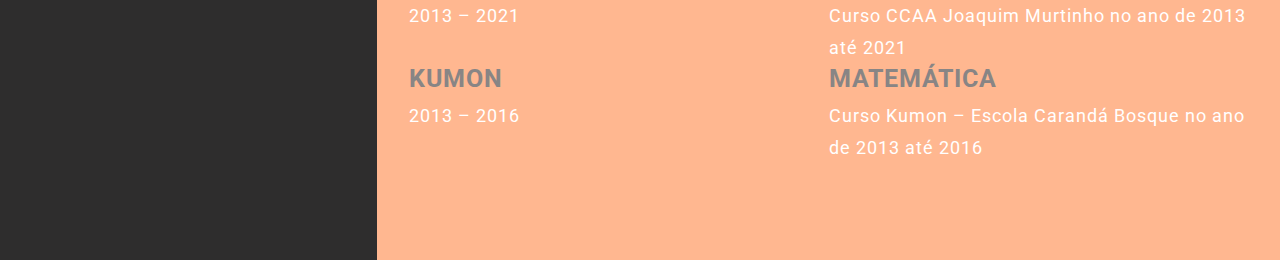
==== commit d164102d: "refactor: Adicionando link do email" ====
--- a/index.html
+++ b/index.html
@@ -35,11 +35,14 @@
                 <p class="left-title">Contato</p>
                 <ul>
                     <li><i class="fa fa-phone"></i>+55 67 99619-7943</li>
-                    <li><i class="fa fa-envelope"></i>bmarchetifiorin@gmail.com</li>
+                    <li><i class="fa fa-envelope"><a
+                                href="https://mail.google.com/mail/u/0/#inbox?compose=CllgCJfpJzMRbtdmfPVGSlMNJhNzwcRFWMLTQtKdzXHkCKNnrjwHVlZcsZlKtNVBKKxGjpwBjGV">bmarchetifiorin@gmail.com</a></i>
+                    </li>
                     <li><i class="fa fa-linkedin"><a href="https://www.linkedin.com/in/barbara-marcheti-fiorin/">Bárbara
                                 Marcheti Fiorin</a></i></li>
                     <li><i class="fa fa-github"><a href="https://github.com/Bamarcheti">Bamarcheti</a></i></li>
-                    <li><i class="fa fa-instagram"><a href="https://www.instagram.com/ba_marcheti/">ba_marcheti</a></i></li>
+                    <li><i class="fa fa-instagram"><a href="https://www.instagram.com/ba_marcheti/">ba_marcheti</a></i>
+                    </li>
                 </ul>
             </div>
             <div class="skills">
@@ -122,7 +125,8 @@
                     <div class="exp-right">
                         <p class="exp-position">Desenvolvedora de Sistema</p>
                         <p class="exp-desc">
-                            Programando sistemas de vários projetos da empresa, utilizando metodologias ágeis com Scrum e Fábrica de Software
+                            Programando sistemas de vários projetos da empresa, utilizando metodologias ágeis com Scrum
+                            e Fábrica de Software
                         </p>
                     </div>
                 </div>
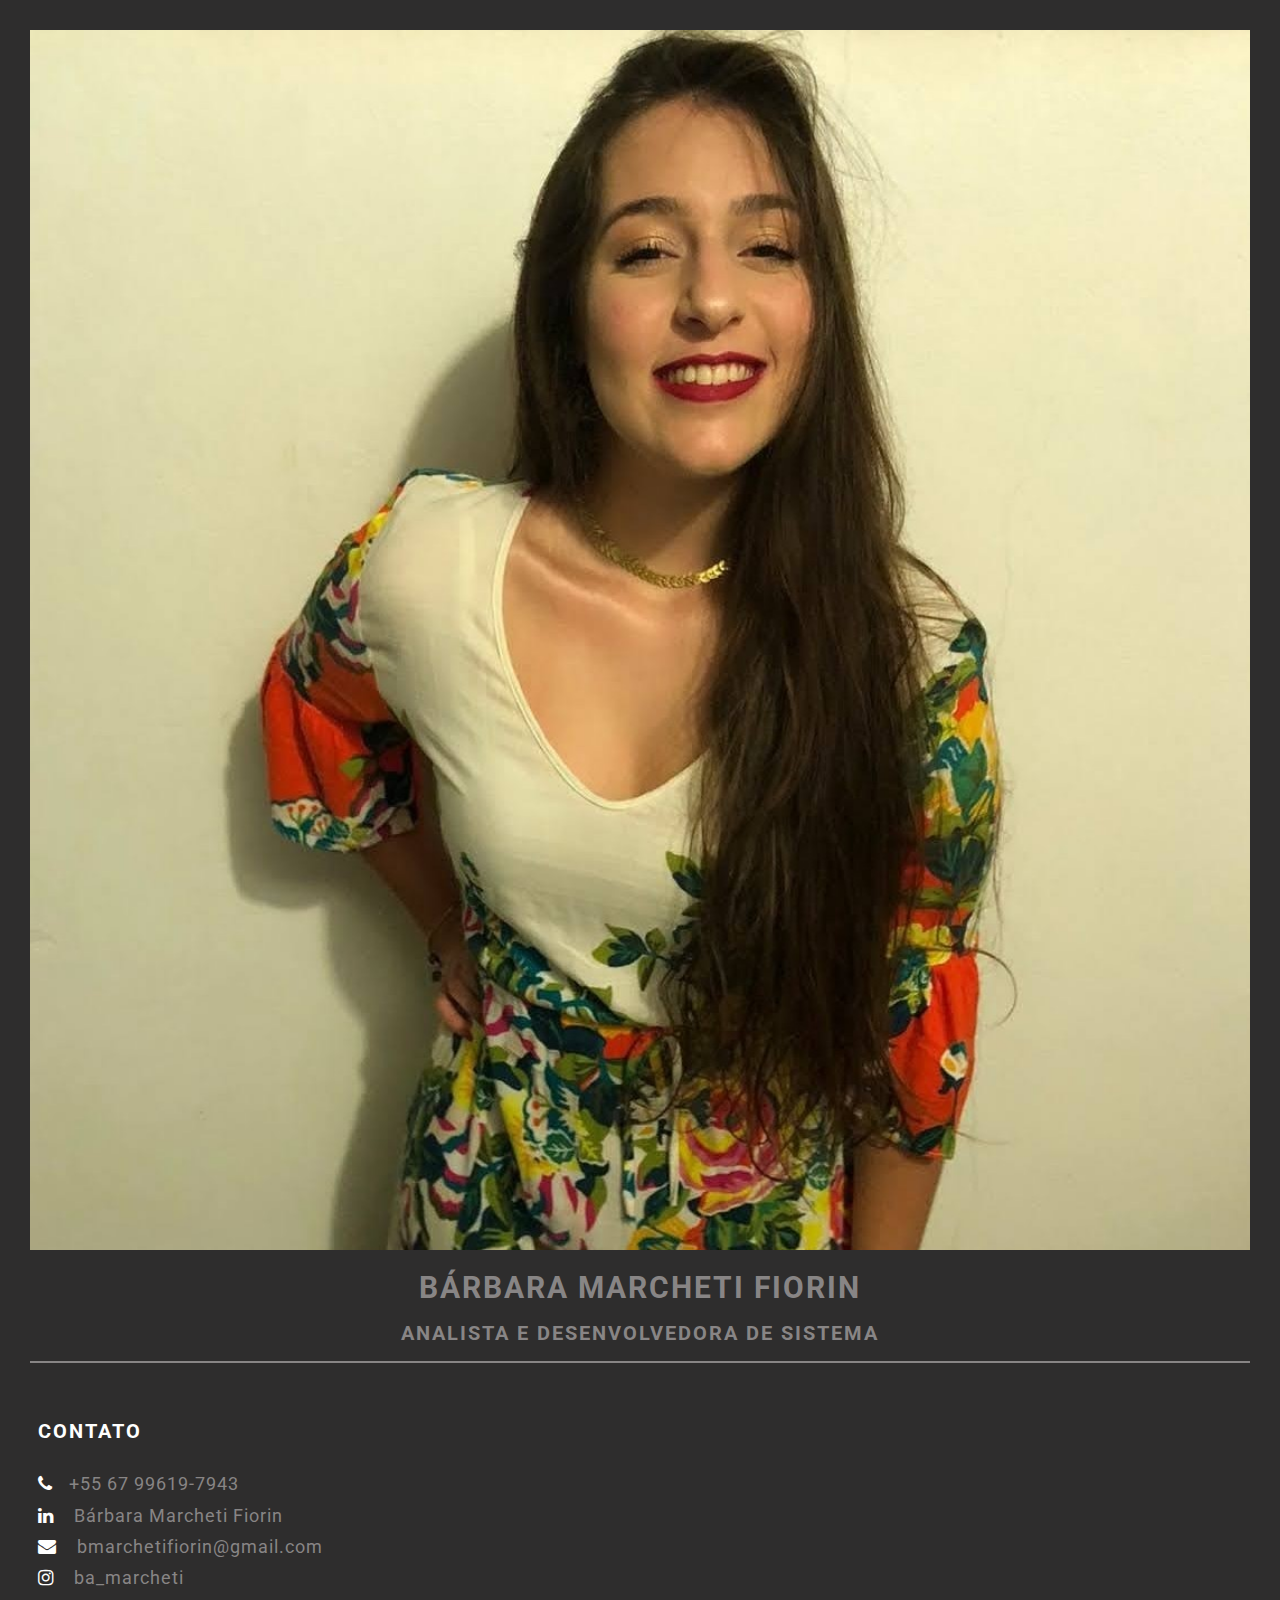
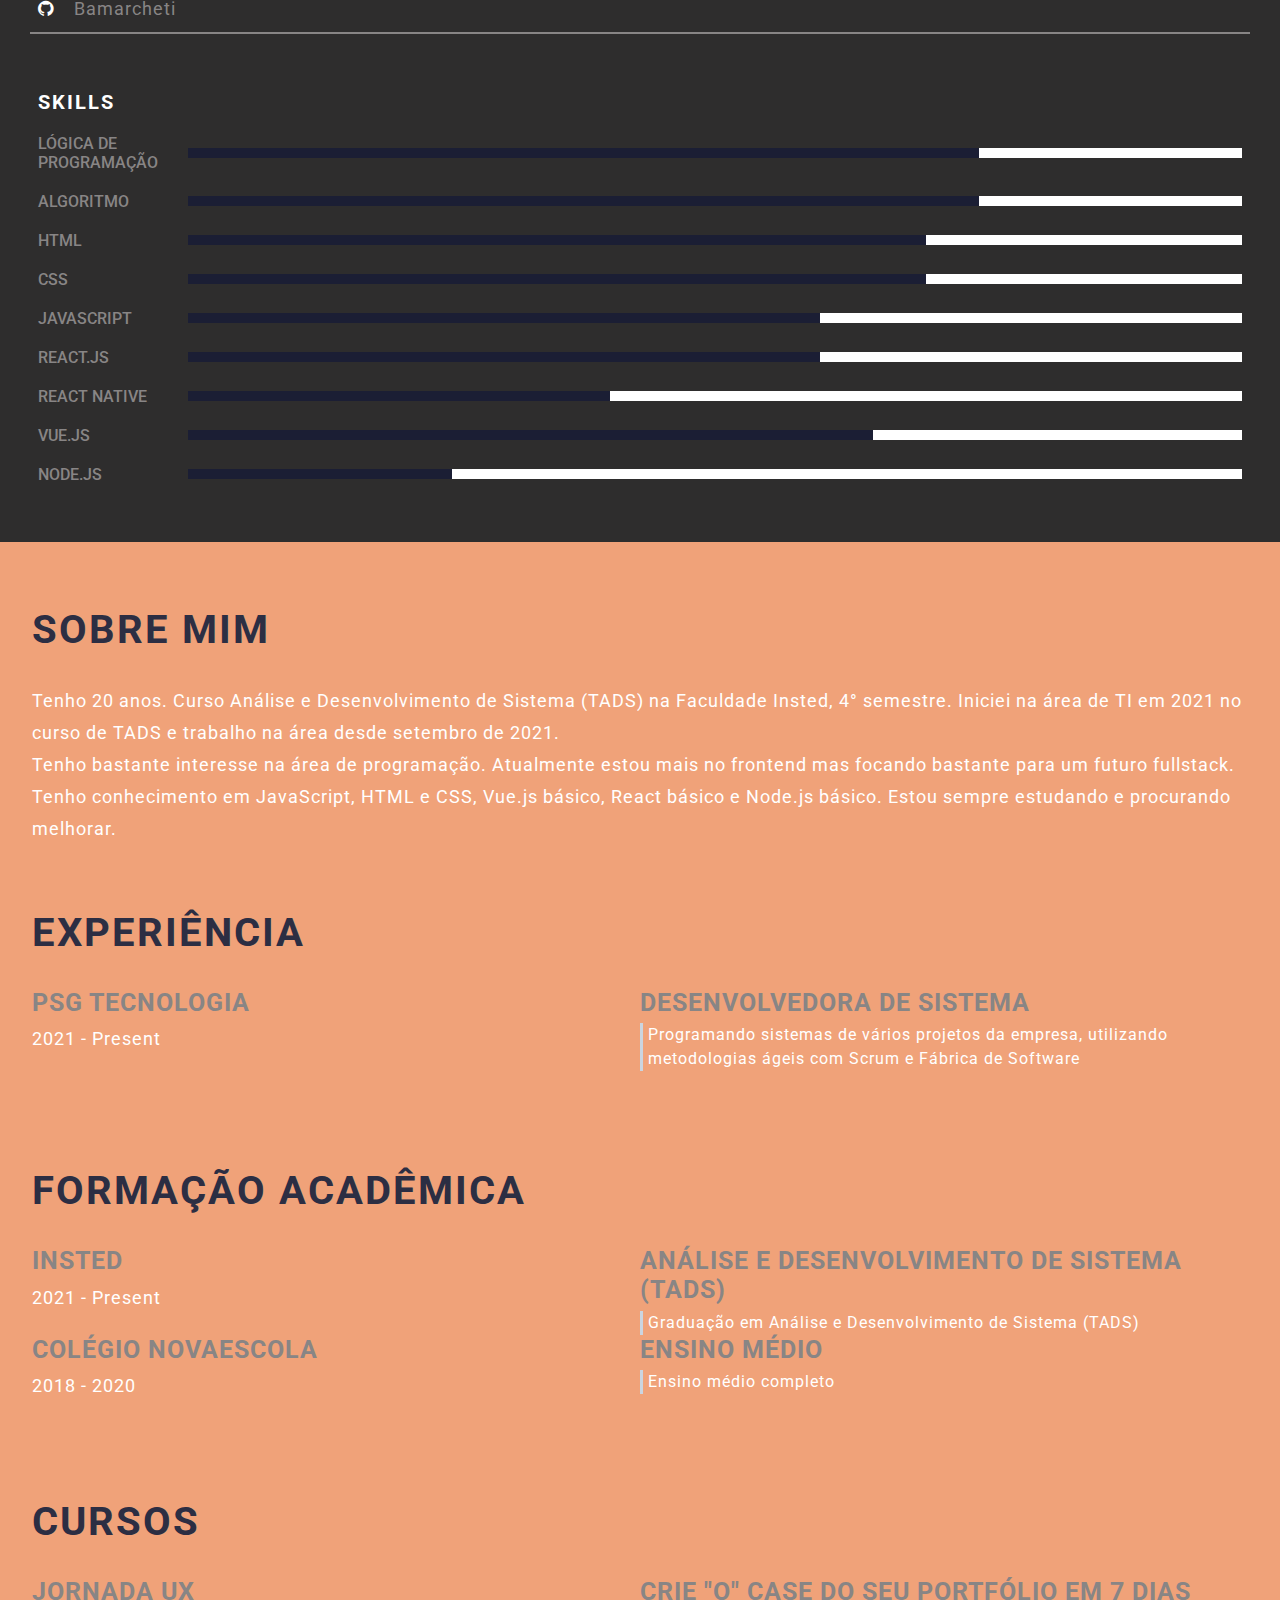
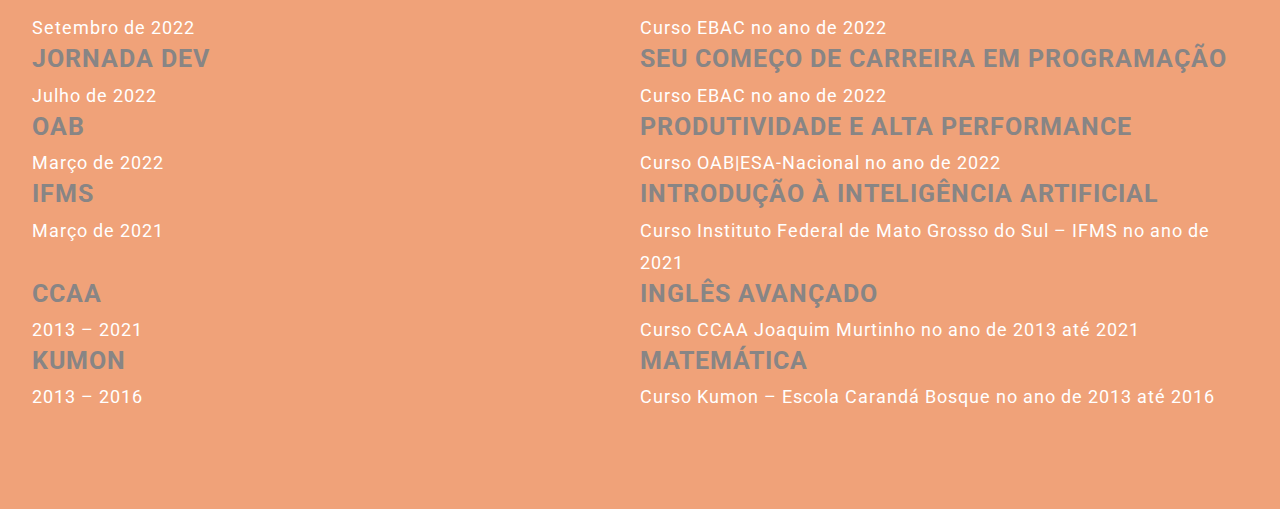
==== commit c3c0f325: "alterando layout e organizando arquivo css" ====
--- a/index.html
+++ b/index.html
@@ -19,9 +19,12 @@
 
     <!-- Custom CSS -->
     <link rel="stylesheet" href="style.css">
+
+    <!-- Icon -->
+    <link rel="icon" type="image/x-icon" href="svg/favicon.svg">
 </head>
 
-<body>
+<body >
     <main class="container">
         <section class="left-section">
             <div class="profile">
@@ -35,13 +38,15 @@
                 <p class="left-title">Contato</p>
                 <ul>
                     <li><i class="fa fa-phone"></i>+55 67 99619-7943</li>
+                    <li><i class="fa fa-linkedin"><a href="https://www.linkedin.com/in/barbara-marcheti-fiorin/">Bárbara
+                                Marcheti Fiorin</a></i>
+                    </li>
                     <li><i class="fa fa-envelope"><a
                                 href="https://mail.google.com/mail/u/0/#inbox?compose=CllgCJfpJzMRbtdmfPVGSlMNJhNzwcRFWMLTQtKdzXHkCKNnrjwHVlZcsZlKtNVBKKxGjpwBjGV">bmarchetifiorin@gmail.com</a></i>
                     </li>
-                    <li><i class="fa fa-linkedin"><a href="https://www.linkedin.com/in/barbara-marcheti-fiorin/">Bárbara
-                                Marcheti Fiorin</a></i></li>
+                    <li><i class="fa fa-instagram"><a href="https://www.instagram.com/ba_marcheti/">ba_marcheti</a></i>
+                    </li>
                     <li><i class="fa fa-github"><a href="https://github.com/Bamarcheti">Bamarcheti</a></i></li>
-                    <li><i class="fa fa-instagram"><a href="https://www.instagram.com/ba_marcheti/">ba_marcheti</a></i>
                     </li>
                 </ul>
             </div>
--- a/style.css
+++ b/style.css
@@ -1,10 +1,11 @@
 :root {
     --background: #2e2d2d;
+    --dark-desaturated-blue: #1b1e34;
     --very-dark-blue: #2c2e43;
-    --dark-desaturated-blue: #1b1e34;
-    --white: #ffffff;
+    --soft-orange:#f0a279;
     --gray-300: #888585;
     --gray-400: #cbd5e0;
+    --white: #ffffff;
 }
 
 /* Reset */
@@ -25,24 +26,22 @@
     min-height: 100vh;
     position: relative;
     width: 100%;
+    background-color: var(--background);
 }
 
 .container {
-    display: grid;
+    display: table-row;
     grid-template-columns: repeat(7, 1fr);
 }
+
+/* Left section */
 
 .container .left-section {
     padding: 30px;
     grid-column: span 1;
-    background-color: var(--background);
-}
-
-.container .right-section {
-    grid-column: span 6;
-    background-color: #ffb790;
-    padding: 2rem 2rem;
-}
+}
+
+/* Profile */
 
 .profile {
     width: 100%;
@@ -66,66 +65,83 @@
 .profession {
     color: var(--gray-300);
     font-size: 20px;
+    letter-spacing: 2px;
     text-transform: uppercase;
     text-align: center;
-    letter-spacing: 2px;
     font-weight: bold;
     padding-bottom: 1rem;
 }
+
+/* Contact info */
 
 .contact-info {
     padding: 8px;
     border-bottom: 2px solid var(--gray-300); 
 }
 
+.left-title {
+    color: var(--white);
+    font-size: 20px;
+    letter-spacing: 2px;
+    text-transform: uppercase;
+    font-weight: bold;
+    display: flex;
+    align-items: center;
+    padding-top: 3rem;
+}
+
+.contact-info ul {
+    padding-top: 1.5rem;
+}
+
+.contact-info ul li {
+    padding: .4rem 0;
+    display: flex;
+    align-items: center;
+    color: var(--gray-300);
+    letter-spacing: 1px;
+    font-size: 18px;
+}
+
+.contact-info ul li i {
+    padding-right: 1rem;
+    font-size: 18px;
+    color: var(--white);
+}
+
+a {
+    color: var(--gray-300);
+    margin-left: 20px;
+}
+
+a:link {
+    text-decoration: none;
+}
+
+a:hover {
+    text-decoration: none;
+}
+
+/* Skills */
+
 .skills {
     padding: 8px;
 }
 
-.left-title {
-    color: #ffffff;
-    font-size: 20px;
-    letter-spacing: 2px;
-    text-transform: uppercase;
-    font-weight: bold;
-    display: flex;
-    align-items: center;
-    padding-top: 3rem;
-}
-
 .skills .box {
-    display: flex;
+    width: 100%;
+    margin: 20px 0;
+    position: relative;
+    grid-template-columns: 150px 1fr;
+    display: grid;
     flex-direction: row;
-    margin: 20px 0;
-}
-
-.skills .box .exp-time-period {
-    min-width: 150px;
-}
-
-.skills .box .exp-time-period h5 {
-    text-transform: uppercase;
-    color: var(--gray-300);
-    font-weight: 600;
-}
-
-.skills .box .text h4 {
-    text-transform: uppercase;
-    color: var(--very-dark-blue);
+    justify-content: center;
+    align-items: center;
+}
+
+.skills .box h4 {
+    text-transform: uppercase;
     font-size: 16px;
-}
-
-.skills .box {
-    position: relative;
-    width: 100%;
-    display: grid;
-    grid-template-columns: 150px 1fr;
-    justify-content: center;
-    align-items: center;
-}
-
-.skills .box h4 {
-    text-transform: uppercase;
     color: var(--gray-300);
     font-weight: 500;
 }
@@ -145,55 +161,19 @@
     background: var(--dark-desaturated-blue);
 }
 
-a {
-    color: var(--gray-300);
-    margin-left: 20px;
-}
-
-a:link {
-    text-decoration: none;
-}
-
-a:hover {
-    text-decoration: none;
-}
-
-.contact-info ul {
-    padding-top: 1.5rem;
-}
-
-.contact-info ul li,
-.references ul li {
-    padding: .4rem 0;
-    display: flex;
-    align-items: center;
-    color: var(--gray-300);
-    letter-spacing: 1px;
-    font-size: 18px;
-}
-
-.contact-info ul li i,
-.references ul li i {
-    padding-right: 1rem;
-    font-size: 18px;
-    color: var(--white);
-}
-
-.skills ul {
-    padding-top: 1.5rem;
-}
-
-.skills ul li p {
-    padding: .4rem 0;
-    color: var(--gray-300);
-    font-size: 18px;
-    letter-spacing: 1px;
-    display: flex;
-    align-items: center;
-    text-transform: uppercase;
-}
-
-
+/* Right section */
+
+.container .right-section {
+    grid-column: span 6;
+    background-color: var(--soft-orange);
+    padding: 2rem 2rem;
+}
+
+/* About */
+
+.gap {
+    padding-bottom: 2rem;
+}
 
 .right-title {
     color: var(--very-dark-blue);
@@ -207,15 +187,14 @@
     position: relative;
 }
 
-.gap {
-    padding-bottom: 2rem;
-}
 .about-me-contents {
     font-size: 18px;
     letter-spacing: 1px;
     line-height: 2rem;
     color: var(--white);
 }
+
+/* Experience, Education and Awards */
 
 .experience-contents,
 .education-contents,
@@ -282,8 +261,7 @@
     
     .right-section {
         grid-column: span 4;
-    }
-    
+    } 
 }
 
 @media (max-width:600px) {
@@ -308,18 +286,16 @@
         font-size: 18px;
     }
 
-    .contact-info ul li,
-    .references ul li {
+    .contact-info ul li {
         font-size: 12px;
     }
 
-    .contact-info ul li i,
-    .references ul li i {
+    .contact-info ul li i {
         padding-right: 1rem;
         font-size: 12px;
     }
 
-    .skills ul li p {
+    .skills p {
         font-size: 12px;
     }
 
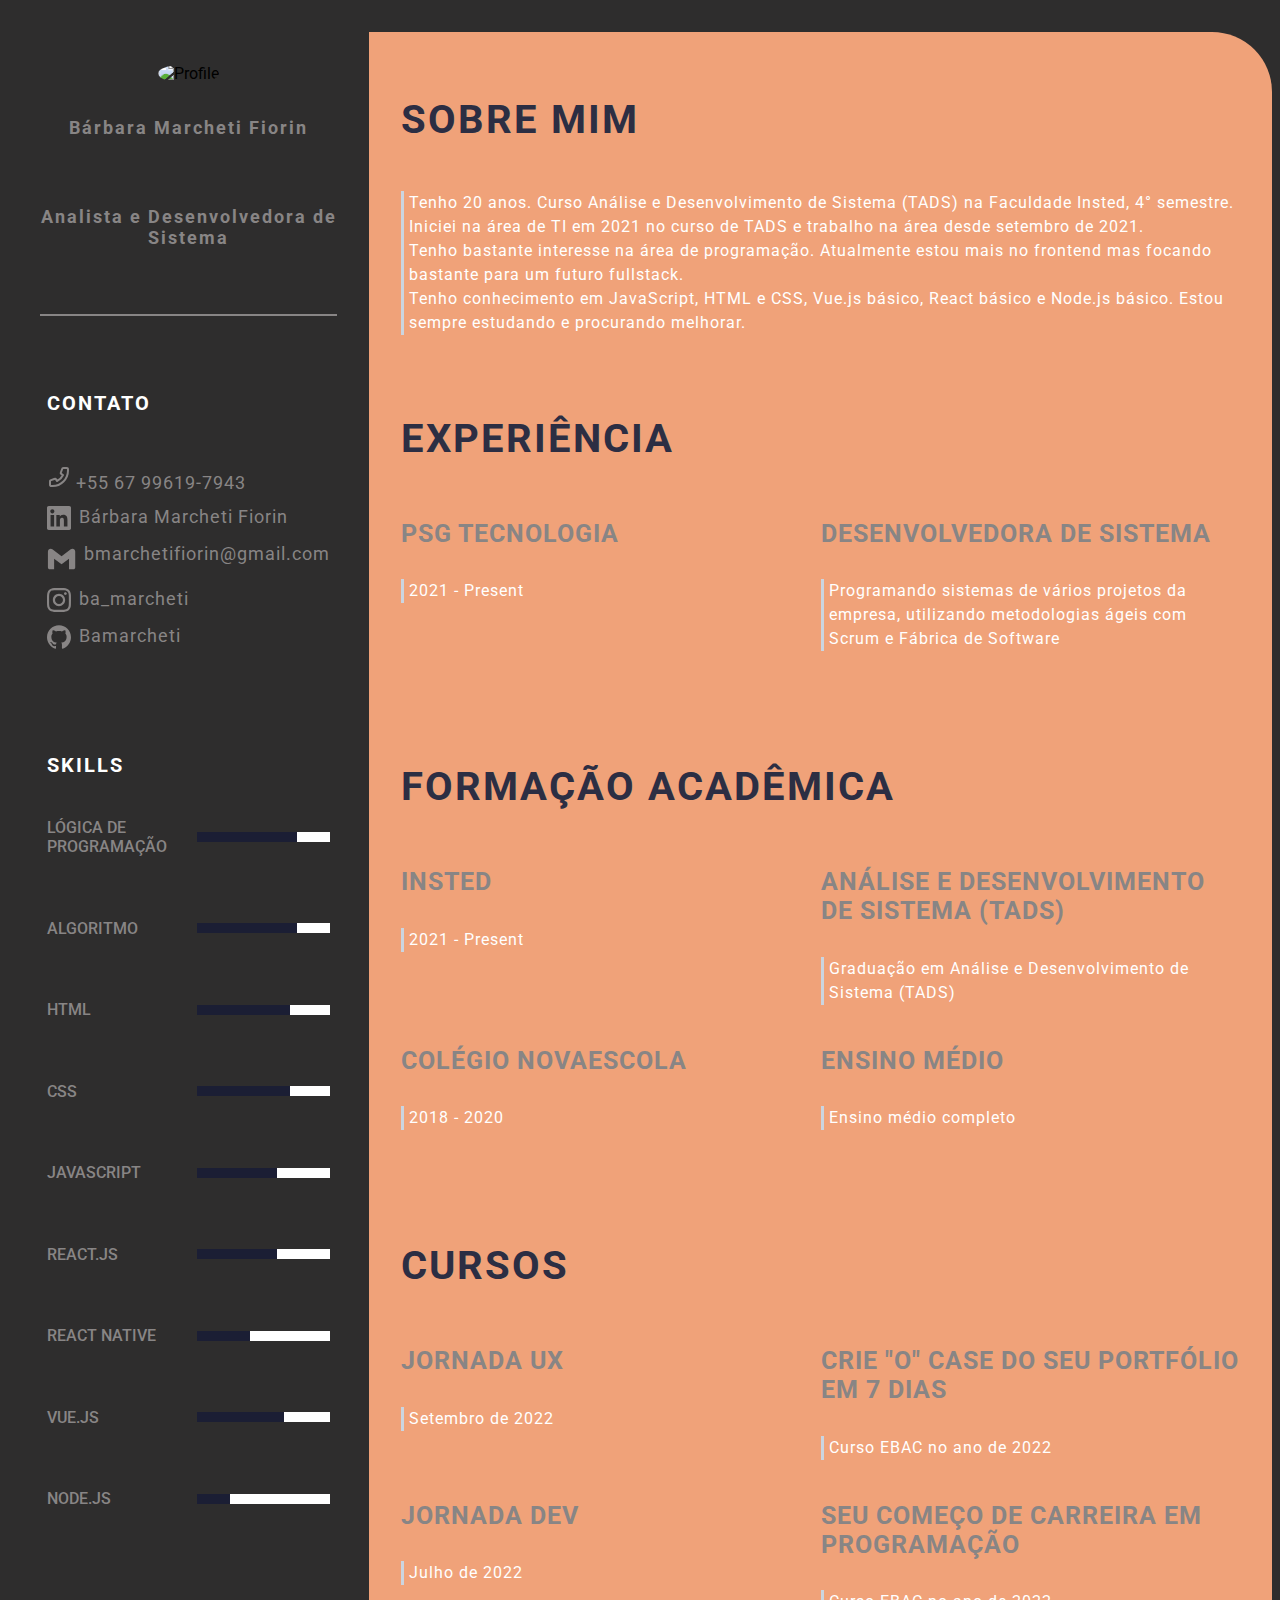
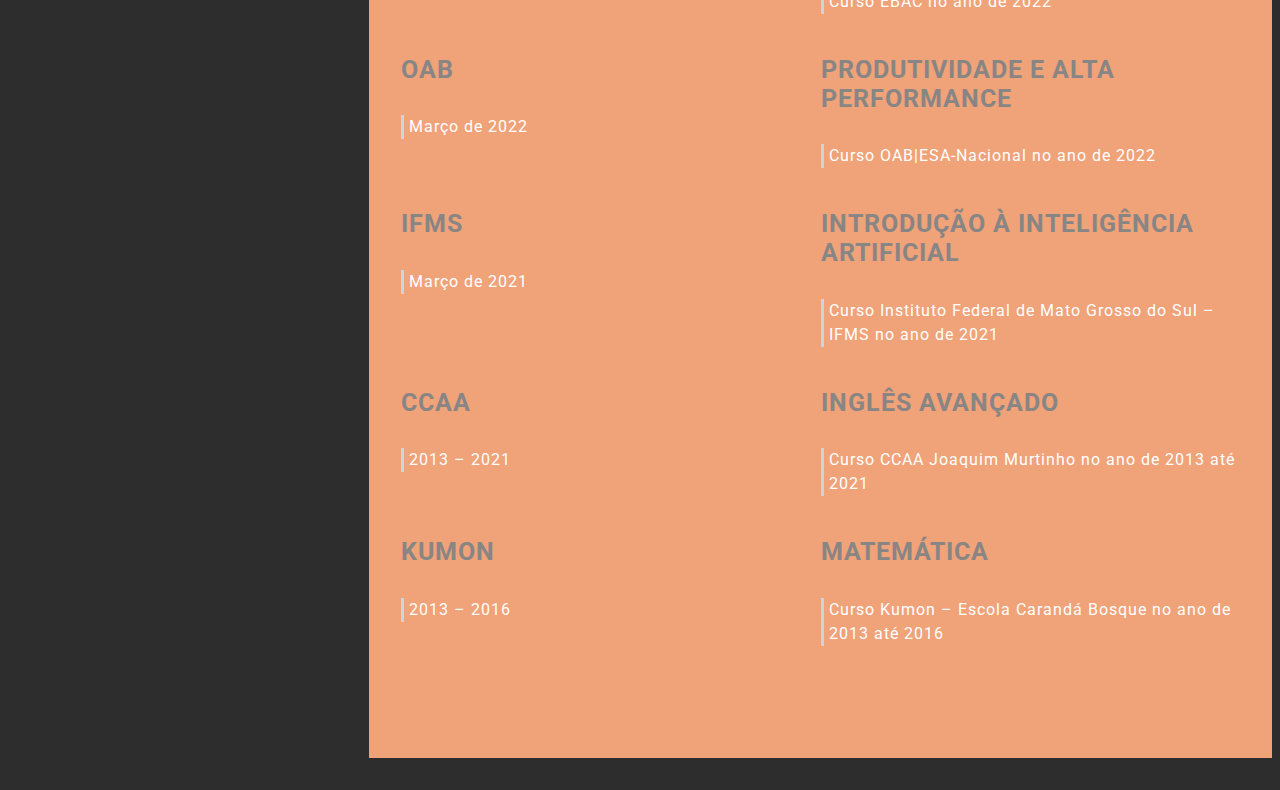
==== commit 2798ef98: "atualizando css" ====
--- a/index.html
+++ b/index.html
@@ -2,232 +2,263 @@
 <html lang="en">
 
 <head>
-    <meta charset="UTF-8">
-    <meta http-equiv="X-UA-Compatible" content="IE=edge">
-    <meta name="viewport" content="width=device-width, initial-scale=1.0">
-    <title>Currículo Bárbara Marcheti Fiorin</title>
-
-    <!-- Google font  -->
-    <link rel="preconnect" href="https://fonts.googleapis.com">
-    <link rel="preconnect" href="https://fonts.gstatic.com" crossorigin>
-    <link
-        href="https://fonts.googleapis.com/css2?family=Roboto:ital,wght@0,100;0,300;0,400;0,700;1,100;1,300;1,400;1,700&display=swap"
-        rel="stylesheet">
-
-    <!-- font-awesome -->
-    <link rel="stylesheet" href="https://cdnjs.cloudflare.com/ajax/libs/font-awesome/4.7.0/css/font-awesome.min.css">
-
-    <!-- Custom CSS -->
-    <link rel="stylesheet" href="style.css">
-
-    <!-- Icon -->
-    <link rel="icon" type="image/x-icon" href="svg/favicon.svg">
+	<meta charset="UTF-8">
+	<meta name="viewport" content="width=device-width, initial-scale=1.0">
+	<title>Currículo Bárbara Marcheti Fiorin</title>
+	<meta name="description"
+		content="Currículo de Bárbara Marcheti Fiorin, analista e desenvolvedora de sistemas. Graduanda em Análise e Desenvolvimento de Sistemas (TADS) na Faculdade Insted.">
+	<link rel="preconnect" href="https://fonts.googleapis.com">
+	<link rel="preconnect" href="https://fonts.gstatic.com" crossorigin>
+	<link
+		href="https://fonts.googleapis.com/css2?family=Roboto:ital,wght@0,100;0,300;0,400;0,700;1,100;1,300;1,400;1,700&display=swap"
+		rel="stylesheet">
+	<link rel="stylesheet" href="https://cdnjs.cloudflare.com/ajax/libs/font-awesome/4.7.0/css/font-awesome.min.css">
+	<link rel="stylesheet" href="style.css">
+	<link rel="icon" href="svg/favicon.svg">
 </head>
 
-<body >
-    <main class="container">
-        <section class="left-section">
-            <div class="profile">
-                <div class="imgBx">
-                    <img class="MyProfile" src="assets/MyProfile.png" alt="Profle image">
-                </div>
-                <p class="name">Bárbara Marcheti Fiorin</p>
-                <p class="profession">Analista e Desenvolvedora de Sistema</p>
-            </div>
-            <div class="contact-info">
-                <p class="left-title">Contato</p>
-                <ul>
-                    <li><i class="fa fa-phone"></i>+55 67 99619-7943</li>
-                    <li><i class="fa fa-linkedin"><a href="https://www.linkedin.com/in/barbara-marcheti-fiorin/">Bárbara
-                                Marcheti Fiorin</a></i>
-                    </li>
-                    <li><i class="fa fa-envelope"><a
-                                href="https://mail.google.com/mail/u/0/#inbox?compose=CllgCJfpJzMRbtdmfPVGSlMNJhNzwcRFWMLTQtKdzXHkCKNnrjwHVlZcsZlKtNVBKKxGjpwBjGV">bmarchetifiorin@gmail.com</a></i>
-                    </li>
-                    <li><i class="fa fa-instagram"><a href="https://www.instagram.com/ba_marcheti/">ba_marcheti</a></i>
-                    </li>
-                    <li><i class="fa fa-github"><a href="https://github.com/Bamarcheti">Bamarcheti</a></i></li>
-                    </li>
-                </ul>
-            </div>
-            <div class="skills">
-                <p class="left-title">Skills</p>
-                <div class="box">
-                    <h4>Lógica de Programação</h4>
-                    <div class="percent">
-                        <div style="width: 75%;"></div>
-                    </div>
-                </div>
-                <div class="box">
-                    <h4>Algoritmo</h4>
-                    <div class="percent">
-                        <div style="width: 75%;"></div>
-                    </div>
-                </div>
-                <div class="box">
-                    <h4>HTML</h4>
-                    <div class="percent">
-                        <div style="width: 70%;"></div>
-                    </div>
-                </div>
-                <div class="box">
-                    <h4>CSS</h4>
-                    <div class="percent">
-                        <div style="width: 70%;"></div>
-                    </div>
-                </div>
-                <div class="box">
-                    <h4>JavaScript</h4>
-                    <div class="percent">
-                        <div style="width: 60%;"></div>
-                    </div>
-                </div>
-                <div class="box">
-                    <h4>React.js</h4>
-                    <div class="percent">
-                        <div style="width: 60%;"></div>
-                    </div>
-                </div>
-                <div class="box">
-                    <h4>React Native</h4>
-                    <div class="percent">
-                        <div style="width: 40%;"></div>
-                    </div>
-                </div>
-                <div class="box">
-                    <h4>Vue.js</h4>
-                    <div class="percent">
-                        <div style="width: 65%;"></div>
-                    </div>
-                </div>
-                <div class="box">
-                    <h4>Node.js</h4>
-                    <div class="percent">
-                        <div style="width: 25%;"></div>
-                    </div>
-                </div>
-            </div>
-        </section>
-        <section class="right-section">
-            <section class="about gap">
-                <div class="right-title">Sobre Mim</div>
-                <p class="about-me-contents">
-                    Tenho 20 anos. Curso Análise e Desenvolvimento de Sistema (TADS) na Faculdade Insted, 4° semestre.
-                    Iniciei na área de TI em 2021 no curso de TADS e trabalho na área desde setembro de 2021.
-                    <br>Tenho bastante interesse na área de programação. Atualmente estou mais no frontend mas focando
-                    bastante para um futuro fullstack.
-                    <br>Tenho conhecimento em JavaScript, HTML e CSS, Vue.js básico, React básico e Node.js básico.
-                    Estou sempre estudando e procurando melhorar.
-                </p>
-            </section>
-            <section class="experience gap">
-                <div class="right-title">Experiência</div>
-                <div class="experience-contents">
-                    <div class="exp-left">
-                        <p class="exp-company-name">PSG Tecnologia</p>
-                        <p class="exp-time-period">2021 - Present</p>
-                    </div>
-                    <div class="exp-right">
-                        <p class="exp-position">Desenvolvedora de Sistema</p>
-                        <p class="exp-desc">
-                            Programando sistemas de vários projetos da empresa, utilizando metodologias ágeis com Scrum
-                            e Fábrica de Software
-                        </p>
-                    </div>
-                </div>
-            </section>
-            <section class="education gap">
-                <div class="right-title">Formação Acadêmica</div>
-                <div class="education-contents">
-                    <div class="education-left">
-                        <p class="education-school-name">Insted</p>
-                        <p class="education-time-period">2021 - Present</p>
-                    </div>
-                    <div class="education-right">
-                        <p class="education-subject">Análise e Desenvolvimento de Sistema (TADS)</p>
-                        <p class="education-desc">
-                            Graduação em Análise e Desenvolvimento de Sistema (TADS)
-                        </p>
-                    </div>
-                    <div class="education-left">
-                        <p class="education-school-name">Colégio Novaescola</p>
-                        <p class="education-time-period">2018 - 2020</p>
-                    </div>
-                    <div class="education-right">
-                        <p class="education-subject">Ensino Médio</p>
-                        <p class="education-desc">
-                            Ensino médio completo
-                        </p>
-                    </div>
-                </div>
-            </section>
-            <section class="awards gap">
-                <div class="right-title">Cursos</div>
-                <div class="awards-contents">
-                    <div class="awards-left">
-                        <p class="awards-company-name">Jornada UX</p>
-                        <p class="awards-time-period">Setembro de 2022</p>
-                    </div>
-                    <div class="awards-right">
-                        <p class="awards-company-name">Crie "O" case do seu portfólio em 7 dias</p>
-                        <p class="awards-time-period">
-                            Curso EBAC no ano de 2022
-                        </p>
-                    </div>
-                    <div class="awards-left">
-                        <p class="awards-company-name">Jornada Dev</p>
-                        <p class="awards-time-period">Julho de 2022</p>
-                    </div>
-                    <div class="awards-right">
-                        <p class="awards-company-name">Seu começo de carreira em programação</p>
-                        <p class="awards-time-period">
-                            Curso EBAC no ano de 2022
-                        </p>
-                    </div>
-                    <div class="awards-left">
-                        <p class="awards-company-name">OAB</p>
-                        <p class="awards-time-period">Março de 2022</p>
-                    </div>
-                    <div class="awards-right">
-                        <p class="awards-company-name">Produtividade e Alta Performance</p>
-                        <p class="awards-time-period">
-                            Curso OAB|ESA-Nacional no ano de 2022
-                        </p>
-                    </div>
-                    <div class="awards-left">
-                        <p class="awards-company-name">IFMS</p>
-                        <p class="awards-time-period">Março de 2021</p>
-                    </div>
-                    <div class="awards-right">
-                        <p class="awards-company-name">Introdução à Inteligência Artificial</p>
-                        <p class="awards-time-period">
-                            Curso Instituto Federal de Mato Grosso do Sul – IFMS no ano de 2021
-                        </p>
-                    </div>
-                    <div class="awards-left">
-                        <p class="awards-company-name">CCAA</p>
-                        <p class="awards-time-period">2013 – 2021</p>
-                    </div>
-                    <div class="awards-right">
-                        <p class="awards-company-name">Inglês Avançado</p>
-                        <p class="awards-time-period">
-                            Curso CCAA Joaquim Murtinho no ano de 2013 até 2021
-                        </p>
-                    </div>
-                    <div class="awards-left">
-                        <p class="awards-company-name">Kumon</p>
-                        <p class="awards-time-period">2013 – 2016</p>
-                    </div>
-                    <div class="awards-right">
-                        <p class="awards-company-name">Matemática</p>
-                        <p class="awards-time-period">
-                            Curso Kumon – Escola Carandá Bosque no ano de 2013 até 2016
-                        </p>
-                    </div>
-                </div>
-            </section>
-        </section>
-    </main>
+<body>
+	<main class="container">
+		<section class="left-section">
+			<div class="profile">
+				<div class="imgBx">
+					<img class="myProfile" src="assets/myProfile.png" alt="Profile">
+				</div>
+				<p class="name">Bárbara Marcheti Fiorin</p>
+				<p class="profession">Analista e Desenvolvedora de Sistema</p>
+			</div>
+			<div class="contact-info">
+				<p class="left-title">Contato</p>
+				<ul>
+					<li>
+						<a class="link-container">
+							<svg class="icon" width="24" height="24" viewBox="0 0 24 24" fill="none"
+								xmlns="http://www.w3.org/2000/svg" stroke="#888585">
+								<path
+									d="M21 5.5C21 14.0604 14.0604 21 5.5 21C5.11378 21 4.73086 20.9859 4.35172 20.9581C3.91662 20.9262 3.69906 20.9103 3.50103 20.7963C3.33701 20.7019 3.18146 20.5345 3.09925 20.364C3 20.1582 3 19.9181 3 19.438V16.6207C3 16.2169 3 16.015 3.06645 15.842C3.12515 15.6891 3.22049 15.553 3.3441 15.4456C3.48403 15.324 3.67376 15.255 4.05321 15.117L7.26005 13.9509C7.70153 13.7904 7.92227 13.7101 8.1317 13.7237C8.31637 13.7357 8.49408 13.7988 8.64506 13.9058C8.81628 14.0271 8.93713 14.2285 9.17882 14.6314L10 16C12.6499 14.7999 14.7981 12.6489 16 10L14.6314 9.17882C14.2285 8.93713 14.0271 8.81628 13.9058 8.64506C13.7988 8.49408 13.7357 8.31637 13.7237 8.1317C13.7101 7.92227 13.7904 7.70153 13.9509 7.26005L13.9509 7.26005L15.117 4.05321C15.255 3.67376 15.324 3.48403 15.4456 3.3441C15.553 3.22049 15.6891 3.12515 15.842 3.06645C16.015 3 16.2169 3 16.6207 3H19.438C19.9181 3 20.1582 3 20.364 3.09925C20.5345 3.18146 20.7019 3.33701 20.7963 3.50103C20.9103 3.69907 20.9262 3.91662 20.9581 4.35173C20.9859 4.73086 21 5.11378 21 5.5Z"
+									stroke="#888585" stroke-width="2" stroke-linecap="round" stroke-linejoin="round">
+								</path>
+							</svg>
+							+55 67 99619-7943
+						</a>
+					</li>
+					<li>
+						<a class="link-container" href="https://www.linkedin.com/in/barbara-marcheti-fiorin/">
+							<svg class="icon" xmlns="http://www.w3.org/2000/svg" width="24" height="24" viewBox="0 0 24 24">
+								<path fill="#888585"
+									d="M20.447 20.452h-3.554v-5.569c0-1.328-.027-3.037-1.852-3.037-1.853 0-2.136 1.445-2.136 2.939v5.667H9.351V9h3.414v1.561h.046c.477-.9 1.637-1.85 3.37-1.85 3.601 0 4.267 2.37 4.267 5.455v6.286zM5.337 7.433c-1.144 0-2.063-.926-2.063-2.065 0-1.138.92-2.063 2.063-2.063 1.14 0 2.064.925 2.064 2.063 0 1.139-.925 2.065-2.064 2.065zm1.782 13.019H3.555V9h3.564v11.452zM22.225 0H1.771C.792 0 0 .774 0 1.729v20.542C0 23.227.792 24 1.771 24h20.451C23.2 24 24 23.227 24 22.271V1.729C24 .774 23.2 0 22.222 0h.003z" />
+							</svg>
+							Bárbara Marcheti Fiorin
+						</a>
+					</li>
+					<li>
+						<a class="link-container" target="_blank"
+							href="https://mail.google.com/mail/u/0/#inbox?compose=CllgCJfpJzMRbtdmfPVGSlMNJhNzwcRFWMLTQtKdzXHkCKNnrjwHVlZcsZlKtNVBKKxGjpwBjGV">
+							<svg class="icon" xmlns="http://www.w3.org/2000/svg" width="32" height="32" viewBox="0 0 32 32">
+								<path fill="#888585"
+									d="M30.996 7.824v17.381c0 0 0 0 0 0.001 0 1.129-0.915 2.044-2.044 2.044-0 0-0 0-0.001 0h-4.772v-11.587l-8.179 6.136-8.179-6.136v11.588h-4.772c0 0 0 0-0 0-1.129 0-2.044-0.915-2.044-2.044 0-0 0-0.001 0-0.001v0-17.381c0-0 0-0.001 0-0.001 0-1.694 1.373-3.067 3.067-3.067 0.694 0 1.334 0.231 1.848 0.619l-0.008-0.006 10.088 7.567 10.088-7.567c0.506-0.383 1.146-0.613 1.84-0.613 1.694 0 3.067 1.373 3.067 3.067v0z">
+								</path>
+							</svg>
+							bmarchetifiorin@gmail.com</a>
+					</li>
+					<li>
+						<a class="link-container" target="_blank" href="https://www.instagram.com/ba_marcheti/">
+							<svg class="icon" xmlns="http://www.w3.org/2000/svg" width="24" height="24" viewBox="0 0 24 24">
+								<path fill="#888585"
+									d="M12 0C8.74 0 8.333.015 7.053.072 5.775.132 4.905.333 4.14.63c-.789.306-1.459.717-2.126 1.384S.935 3.35.63 4.14C.333 4.905.131 5.775.072 7.053.012 8.333 0 8.74 0 12s.015 3.667.072 4.947c.06 1.277.261 2.148.558 2.913.306.788.717 1.459 1.384 2.126.667.666 1.336 1.079 2.126 1.384.766.296 1.636.499 2.913.558C8.333 23.988 8.74 24 12 24s3.667-.015 4.947-.072c1.277-.06 2.148-.262 2.913-.558.788-.306 1.459-.718 2.126-1.384.666-.667 1.079-1.335 1.384-2.126.296-.765.499-1.636.558-2.913.06-1.28.072-1.687.072-4.947s-.015-3.667-.072-4.947c-.06-1.277-.262-2.149-.558-2.913-.306-.789-.718-1.459-1.384-2.126C21.319 1.347 20.651.935 19.86.63c-.765-.297-1.636-.499-2.913-.558C15.667.012 15.26 0 12 0zm0 2.16c3.203 0 3.585.016 4.85.071 1.17.055 1.805.249 2.227.415.562.217.96.477 1.382.896.419.42.679.819.896 1.381.164.422.36 1.057.413 2.227.057 1.266.07 1.646.07 4.85s-.015 3.585-.074 4.85c-.061 1.17-.256 1.805-.421 2.227-.224.562-.479.96-.899 1.382-.419.419-.824.679-1.38.896-.42.164-1.065.36-2.235.413-1.274.057-1.649.07-4.859.07-3.211 0-3.586-.015-4.859-.074-1.171-.061-1.816-.256-2.236-.421-.569-.224-.96-.479-1.379-.899-.421-.419-.69-.824-.9-1.38-.165-.42-.359-1.065-.42-2.235-.045-1.26-.061-1.649-.061-4.844 0-3.196.016-3.586.061-4.861.061-1.17.255-1.814.42-2.234.21-.57.479-.96.9-1.381.419-.419.81-.689 1.379-.898.42-.166 1.051-.361 2.221-.421 1.275-.045 1.65-.06 4.859-.06l.045.03zm0 3.678c-3.405 0-6.162 2.76-6.162 6.162 0 3.405 2.76 6.162 6.162 6.162 3.405 0 6.162-2.76 6.162-6.162 0-3.405-2.76-6.162-6.162-6.162zM12 16c-2.21 0-4-1.79-4-4s1.79-4 4-4 4 1.79 4 4-1.79 4-4 4zm7.846-10.405c0 .795-.646 1.44-1.44 1.44-.795 0-1.44-.646-1.44-1.44 0-.794.646-1.439 1.44-1.439.793-.001 1.44.645 1.44 1.439z" />
+							</svg>
+							ba_marcheti</a>
+					</li>
+					<li>
+						<a class="link-container" target="_blank" href="https://github.com/Bamarcheti">
+							<svg class="icon" xmlns="http://www.w3.org/2000/svg" width="24" height="24" viewBox="0 0 24 24">
+								<title>Bamarcheti</title>
+								<path fill="#888585"
+									d="M12 .297c-6.63 0-12 5.373-12 12 0 5.303 3.438 9.8 8.205 11.385.6.113.82-.258.82-.577 0-.285-.01-1.04-.015-2.04-3.338.724-4.042-1.61-4.042-1.61C4.422 18.07 3.633 17.7 3.633 17.7c-1.087-.744.084-.729.084-.729 1.205.084 1.838 1.236 1.838 1.236 1.07 1.835 2.809 1.305 3.495.998.108-.776.417-1.305.76-1.605-2.665-.3-5.466-1.332-5.466-5.93 0-1.31.465-2.38 1.235-3.22-.135-.303-.54-1.523.105-3.176 0 0 1.005-.322 3.3 1.23.96-.267 1.98-.399 3-.405 1.02.006 2.04.138 3 .405 2.28-1.552 3.285-1.23 3.285-1.23.645 1.653.24 2.873.12 3.176.765.84 1.23 1.91 1.23 3.22 0 4.61-2.805 5.625-5.475 5.92.42.36.81 1.096.81 2.22 0 1.606-.015 2.896-.015 3.286 0 .315.21.69.825.57C20.565 22.092 24 17.592 24 12.297c0-6.627-5.373-12-12-12" />
+							</svg>
+							Bamarcheti</a>
+					</li>
+					</li>
+				</ul>
+			</div>
+			<div class="skills">
+				<p class="left-title">Skills</p>
+				<div class="box">
+					<h4>Lógica de Programação</h4>
+					<div class="percent">
+						<div style="width: 75%;"></div>
+					</div>
+				</div>
+				<div class="box">
+					<h4>Algoritmo</h4>
+					<div class="percent">
+						<div style="width: 75%;"></div>
+					</div>
+				</div>
+				<div class="box">
+					<h4>HTML</h4>
+					<div class="percent">
+						<div style="width: 70%;"></div>
+					</div>
+				</div>
+				<div class="box">
+					<h4>CSS</h4>
+					<div class="percent">
+						<div style="width: 70%;"></div>
+					</div>
+				</div>
+				<div class="box">
+					<h4>JavaScript</h4>
+					<div class="percent">
+						<div style="width: 60%;"></div>
+					</div>
+				</div>
+				<div class="box">
+					<h4>React.js</h4>
+					<div class="percent">
+						<div style="width: 60%;"></div>
+					</div>
+				</div>
+				<div class="box">
+					<h4>React Native</h4>
+					<div class="percent">
+						<div style="width: 40%;"></div>
+					</div>
+				</div>
+				<div class="box">
+					<h4>Vue.js</h4>
+					<div class="percent">
+						<div style="width: 65%;"></div>
+					</div>
+				</div>
+				<div class="box">
+					<h4>Node.js</h4>
+					<div class="percent">
+						<div style="width: 25%;"></div>
+					</div>
+				</div>
+			</div>
+		</section>
+		<section class="right-section">
+			<section class="about gap">
+				<div class="right-title">Sobre Mim</div>
+				<p class="description">
+					Tenho 20 anos. Curso Análise e Desenvolvimento de Sistema (TADS) na Faculdade Insted, 4° semestre.
+					Iniciei na área de TI em 2021 no curso de TADS e trabalho na área desde setembro de 2021.
+					<br>Tenho bastante interesse na área de programação. Atualmente estou mais no frontend mas focando
+					bastante para um futuro fullstack.
+					<br>Tenho conhecimento em JavaScript, HTML e CSS, Vue.js básico, React básico e Node.js básico.
+					Estou sempre estudando e procurando melhorar.
+				</p>
+			</section>
+			<section class="experience gap">
+				<div class="right-title">Experiência</div>
+				<div class="experience-contents">
+					<div class="exp-left">
+						<p class="subTitle">PSG Tecnologia</p>
+						<p class="description">2021 - Present</p>
+					</div>
+					<div class="exp-right">
+						<p class="subTitle">Desenvolvedora de Sistema</p>
+						<p class="description">
+							Programando sistemas de vários projetos da empresa, utilizando metodologias ágeis com Scrum
+							e Fábrica de Software
+						</p>
+					</div>
+				</div>
+			</section>
+			<section class="education gap">
+				<div class="right-title">Formação Acadêmica</div>
+				<div class="education-contents">
+					<div class="education-left">
+						<p class="subTitle">Insted</p>
+						<p class="description">2021 - Present</p>
+					</div>
+					<div class="education-right">
+						<p class="subTitle">Análise e Desenvolvimento de Sistema (TADS)</p>
+						<p class="description">
+							Graduação em Análise e Desenvolvimento de Sistema (TADS)
+						</p>
+					</div>
+					<div class="education-left">
+						<p class="subTitle">Colégio Novaescola</p>
+						<p class="description">2018 - 2020</p>
+					</div>
+					<div class="education-right">
+						<p class="subTitle">Ensino Médio</p>
+						<p class="description">
+							Ensino médio completo
+						</p>
+					</div>
+				</div>
+			</section>
+			<section class="awards gap">
+				<div class="right-title">Cursos</div>
+				<div class="awards-contents">
+					<div class="awards-left">
+						<p class="subTitle">Jornada UX</p>
+						<p class="description">Setembro de 2022</p>
+					</div>
+					<div class="awards-right">
+						<p class="subTitle">Crie "O" case do seu portfólio em 7 dias</p>
+						<p class="description">
+							Curso EBAC no ano de 2022
+						</p>
+					</div>
+					<div class="awards-left">
+						<p class="subTitle">Jornada Dev</p>
+						<p class="description">Julho de 2022</p>
+					</div>
+					<div class="awards-right">
+						<p class="subTitle">Seu começo de carreira em programação</p>
+						<p class="description">
+							Curso EBAC no ano de 2022
+						</p>
+					</div>
+					<div class="awards-left">
+						<p class="subTitle">OAB</p>
+						<p class="description">Março de 2022</p>
+					</div>
+					<div class="awards-right">
+						<p class="subTitle">Produtividade e Alta Performance</p>
+						<p class="description">
+							Curso OAB|ESA-Nacional no ano de 2022
+						</p>
+					</div>
+					<div class="awards-left">
+						<p class="subTitle">IFMS</p>
+						<p class="description">Março de 2021</p>
+					</div>
+					<div class="awards-right">
+						<p class="subTitle">Introdução à Inteligência Artificial</p>
+						<p class="description">
+							Curso Instituto Federal de Mato Grosso do Sul – IFMS no ano de 2021
+						</p>
+					</div>
+					<div class="awards-left">
+						<p class="subTitle">CCAA</p>
+						<p class="description">2013 – 2021</p>
+					</div>
+					<div class="awards-right">
+						<p class="subTitle">Inglês Avançado</p>
+						<p class="description">
+							Curso CCAA Joaquim Murtinho no ano de 2013 até 2021
+						</p>
+					</div>
+					<div class="awards-left">
+						<p class="subTitle">Kumon</p>
+						<p class="description">2013 – 2016</p>
+					</div>
+					<div class="awards-right">
+						<p class="subTitle">Matemática</p>
+						<p class="description">
+							Curso Kumon – Escola Carandá Bosque no ano de 2013 até 2016
+						</p>
+					</div>
+				</div>
+			</section>
+		</section>
+	</main>
 </body>
 
 </html>--- a/style.css
+++ b/style.css
@@ -1,197 +1,200 @@
 :root {
-    --background: #2e2d2d;
-    --dark-desaturated-blue: #1b1e34;
-    --very-dark-blue: #2c2e43;
-    --soft-orange:#f0a279;
-    --gray-300: #888585;
-    --gray-400: #cbd5e0;
-    --white: #ffffff;
+  --background: #2e2d2d;
+  --dark-desaturated-blue: #1b1e34;
+  --very-dark-blue: #2c2e43;
+  --soft-orange: #f0a279;
+  --gray-300: #888585;
+  --gray-400: #cbd5e0;
+  --white: #ffffff;
 }
 
 /* Reset */
 
 * {
-    border: 0;
-    box-sizing: border-box;
-    font-family: 'Roboto', sans-serif;
-    margin: 0;
-    padding: 0;
+  border: 0;
+  padding: 0;
+  box-sizing: border-box;
+  list-style: none;
+  font-family: "Roboto", sans-serif;
 }
 
 body {
-    margin: 0;
-    align-items: center;
-    display: flex;
-    justify-content: center;
-    min-height: 100vh;
-    position: relative;
-    width: 100%;
-    background-color: var(--background);
+  background-color: var(--background);
 }
 
 .container {
-    display: table-row;
-    grid-template-columns: repeat(7, 1fr);
+  width: 100%;
+  height: 100%;
+  margin: 2rem auto;
+  display: grid;
+  grid-template-columns: repeat(7, 1fr);
 }
 
 /* Left section */
 
-.container .left-section {
-    padding: 30px;
-    grid-column: span 1;
+.left-section {
+  grid-column: span 2;
+  border-bottom: none;
+  padding: 2rem 2rem;
 }
 
 /* Profile */
 
 .profile {
-    width: 100%;
-    border-bottom: 2px solid var(--gray-300);
-}
-
-.profile .MyProfile {
-    width: 100%;
-}
-
-.name {
-    color: var(--gray-300);
-    font-size: 30px;
-    letter-spacing: 2px;
-    text-transform: uppercase;
-    text-align: center;
-    font-weight: bold;
-    padding: 1rem 0;
-}
-
+  width: 100%;
+  border-bottom: 2px solid var(--gray-300);
+  display: flex;
+  flex-direction: column;
+  align-items: center;
+  justify-content: center;
+  padding-bottom: 2rem;
+}
+
+.profile .myProfile {
+  width: 100%;
+  max-width: 200px;
+  border-radius: 50%;
+}
+
+.name,
 .profession {
-    color: var(--gray-300);
-    font-size: 20px;
-    letter-spacing: 2px;
-    text-transform: uppercase;
-    text-align: center;
-    font-weight: bold;
-    padding-bottom: 1rem;
+  color: var(--gray-300);
+  font-size: 18px;
+  letter-spacing: 2px;
+  text-align: center;
+  font-weight: bold;
+  padding: 1rem 0;
+}
+
+.left-title {
+  color: var(--white);
+  font-size: 20px;
+  letter-spacing: 2px;
+  text-transform: uppercase;
+  font-weight: bold;
+  display: flex;
+  align-items: center;
+  padding-top: 3rem;
 }
 
 /* Contact info */
 
-.contact-info {
-    padding: 8px;
-    border-bottom: 2px solid var(--gray-300); 
-}
-
-.left-title {
-    color: var(--white);
-    font-size: 20px;
-    letter-spacing: 2px;
-    text-transform: uppercase;
-    font-weight: bold;
-    display: flex;
-    align-items: center;
-    padding-top: 3rem;
-}
+/* .contact-info {
+  padding: 8px;
+  border-bottom: 2px solid var(--gray-300);
+} */
 
 .contact-info ul {
-    padding-top: 1.5rem;
+  padding-top: 1.5rem;
 }
 
 .contact-info ul li {
-    padding: .4rem 0;
-    display: flex;
-    align-items: center;
-    color: var(--gray-300);
-    letter-spacing: 1px;
-    font-size: 18px;
+  padding: 0.4rem 0;
+  display: flex;
+  align-items: center;
+  color: var(--gray-300);
+  letter-spacing: 1px;
+  font-size: 18px;
 }
 
 .contact-info ul li i {
-    padding-right: 1rem;
-    font-size: 18px;
-    color: var(--white);
+  padding-right: 1rem;
+  font-size: 18px;
+  color: var(--white);
 }
 
 a {
-    color: var(--gray-300);
-    margin-left: 20px;
+  color: var(--gray-300);
 }
 
 a:link {
-    text-decoration: none;
+  width: 100%;
+  display: flex;
+  gap: 8px;
+  text-decoration: none;
 }
 
 a:hover {
-    text-decoration: none;
+  text-decoration: none;
 }
 
 /* Skills */
 
+.contact-info,
 .skills {
-    padding: 8px;
+  padding: 7px;
+}
+
+.skills ul {
+  padding: 1.5rem;
 }
 
 .skills .box {
-    width: 100%;
-    margin: 20px 0;
-    position: relative;
-    grid-template-columns: 150px 1fr;
-    display: grid;
-    flex-direction: row;
-    justify-content: center;
-    align-items: center;
+  width: 100%;
+  margin: 20px 0;
+  position: relative;
+  grid-template-columns: 150px 1fr;
+  display: grid;
+  flex-direction: row;
+  justify-content: center;
+  align-items: center;
 }
 
 .skills .box h4 {
-    text-transform: uppercase;
-    font-size: 16px;
-    color: var(--gray-300);
-    font-weight: 500;
+  text-transform: uppercase;
+  font-size: 16px;
+  color: var(--gray-300);
+  font-weight: 500;
 }
 
 .skills .box .percent {
-    position: relative;
-    width: 100%;
-    height: 10px;
-    background: var(--white);
+  position: relative;
+  width: 100%;
+  height: 10px;
+  background: var(--white);
 }
 
 .skills .box .percent div {
-    position: absolute;
-    top: 0;
-    left: 0;
-    height: 100%;
-    background: var(--dark-desaturated-blue);
+  position: absolute;
+  top: 0;
+  left: 0;
+  height: 100%;
+  background: var(--dark-desaturated-blue);
 }
 
 /* Right section */
 
-.container .right-section {
-    grid-column: span 6;
-    background-color: var(--soft-orange);
-    padding: 2rem 2rem;
+.right-section {
+  grid-column: span 5;
+  height: 100%;
+  background-color: var(--soft-orange);
+  border-radius: 0px 60px 0px 0px;
+  padding: 2rem 2rem;
 }
 
 /* About */
 
 .gap {
-    padding-bottom: 2rem;
+  padding-bottom: 2rem;
 }
 
 .right-title {
-    color: var(--very-dark-blue);
-    font-size: 40px;
-    letter-spacing: 2px;
-    text-transform: uppercase;
-    font-weight: bold;
-    display: flex;
-    align-items: center;
-    padding: 2rem 0;
-    position: relative;
-}
-
-.about-me-contents {
-    font-size: 18px;
-    letter-spacing: 1px;
-    line-height: 2rem;
-    color: var(--white);
+  color: var(--very-dark-blue);
+  font-size: 40px;
+  letter-spacing: 2px;
+  text-transform: uppercase;
+  font-weight: bold;
+  display: flex;
+  align-items: center;
+  padding: 2rem 0;
+  position: relative;
+}
+
+.description {
+  font-size: 18px;
+  letter-spacing: 1px;
+  line-height: 2rem;
+  color: var(--white);
 }
 
 /* Experience, Education and Awards */
@@ -199,126 +202,181 @@
 .experience-contents,
 .education-contents,
 .awards-contents {
-    display: grid;
-    grid-template-columns: repeat(2, 2fr);
-    padding-bottom: 2rem;
-    color: var(--white);
-}
-
-.exp-company-name,
-.education-school-name,
-.awards-company-name {
-    font-size: 25px;
-    font-weight: bold;
-    text-transform: uppercase;
-    letter-spacing: 1px;
-    color: var(--gray-300);
-    padding-bottom: .4rem;
-}
-
-.exp-time-period,
-.education-time-period,
-.awards-time-period {
-    font-size: 18px;
-    letter-spacing: 1px;
-    line-height: 2rem;
-}
-
-.exp-position,
-.education-subject,
-.awards-name {
-    font-size: 25px;
-    font-weight: bold;
-    text-transform: uppercase;
-    letter-spacing: 1px;
-    color: var(--gray-300);
-    padding-bottom: .4rem;
-}
-
-.exp-desc,
-.education-desc,
-.awards-desc {
-    font-size: 16px;
-    letter-spacing: 1px;
+  display: grid;
+  grid-template-columns: repeat(2, 2fr);
+  padding-bottom: 2rem;
+  color: var(--white);
+}
+
+.subTitle {
+  font-size: 25px;
+  font-weight: bold;
+  text-transform: uppercase;
+  letter-spacing: 1px;
+  color: var(--gray-300);
+  padding-bottom: 0.4rem;
+}
+
+.description {
+  font-size: 18px;
+  letter-spacing: 1px;
+  line-height: 2rem;
+}
+
+.subTitle {
+  font-size: 25px;
+  font-weight: bold;
+  text-transform: uppercase;
+  letter-spacing: 1px;
+  color: var(--gray-300);
+  padding-bottom: 0.4rem;
+}
+
+.description {
+  font-size: 16px;
+  letter-spacing: 1px;
+  line-height: 1.5rem;
+  border-left: 3px solid var(--gray-400);
+  padding-left: 5px;
+}
+
+/* Media queries */
+@media screen and (max-width: 1024px) {
+  .contact-info ul li {
+    font-size: 12px;
+  }
+
+  .contact-info ul li i {
+    font-size: 16px;
+  }
+
+  .name,
+  .profession,
+  .left-title,
+  .right-title {
+    font-size: 18px;
+    padding: 1rem 0;
+  }
+
+  .description,
+  .experience-contents,
+  .education-contents,
+  .awards-contents,
+  .subTitle {
+    font-size: 16px;
+  }
+}
+
+@media screen and (max-width: 768px) {
+  .container {
+    width: 100%;
+    margin: 0 auto;
+    display: flex;
+    flex-direction: column;
+  }
+
+  .contact-info ul li {
+    font-size: 14px;
+  }
+
+  .skills ul li p {
+    font-size: 14px;
+    padding: 0.4rem 0;
+  }
+
+  .name,
+  .profession,
+  .left-title,
+  .right-title {
+    font-size: 16px;
+    padding: 1rem 0;
+  }
+
+  .description,
+  .experience-contents,
+  .education-contents,
+  .awards-contents,
+  .subTitle {
+    font-size: 12px;
+  }
+
+  .right-section {
+    border-radius: 0px 0px 0px 0px;
+  }
+}
+
+@media screen and (max-width: 425px) {
+  body {
+    font-size: 14px;
+  }
+
+  .container {
+    width: 100%;
+    margin: 0 auto;
+    display: flex;
+    flex-direction: column;
+  }
+
+  .name {
+    font-size: 20px;
+  }
+
+  .profession {
+    font-size: 18px;
+  }
+
+  .left-title {
+    font-size: 18px;
+  }
+
+  .right-section {
+    border-radius: 0px 0px 0px 0px;
+  }
+
+  .right-title {
+    font-size: 16px;
+    padding: 1rem 0;
+  }
+
+  .contact-info ul li {
+    font-size: 16px;
+  }
+
+  .contact-info ul li i {
+    font-size: 16px;
+  }
+
+  .skills ul li p {
+    font-size: 16px;
+    padding: 0.4rem 0;
+  }
+
+  .description {
+    font-size: 16px;
     line-height: 1.5rem;
-    border-left: 3px solid var(--gray-400);
-    padding-left: 5px;
-}
-
-/* Media queries */
-@media screen and (max-width:780px) {
-    .experience-contents,
-    .education-contents,
-    .awards-contents {
-        grid-template-columns: repeat(1, 1fr);
-    }
-}
-
-@media screen and (max-width:780px) {
-    .left-section {
-        grid-column: span 3;
-    }
-    
-    .right-section {
-        grid-column: span 4;
-    } 
-}
-
-@media (max-width:600px) {
-    .container {
-        width: 100%;
-        margin: 0 auto;
-    }
-
-    .name {
-        font-size: 20px;
-    }
-
-    .profession {
-        font-size: 18px;
-    }
-
-    .left-title {
-        font-size: 18px;
-    }
-
-    .right-title {
-        font-size: 18px;
-    }
-
-    .contact-info ul li {
-        font-size: 12px;
-    }
-
-    .contact-info ul li i {
-        padding-right: 1rem;
-        font-size: 12px;
-    }
-
-    .skills p {
-        font-size: 12px;
-    }
-
-    .about-me-contents {
-        font-size: 16px;
-        line-height: 1.5rem;
-    }
-
-    .exp-company-name,
-    .education-school-name,
-    .awards-company-name {
-        font-size: 18px;
-    }
-
-    .exp-time-period,
-    .educationp-time-period,
-    .awards-time-period {
-        font-size: 16px;
-    }
-
-    .exp-position,
-    .education-subject,
-    .awards-name {
-        font-size: 18px;
-    }
-}+  }
+
+  .subTitle {
+    font-size: 18px;
+  }
+
+  .description {
+    font-size: 16px;
+  }
+
+  .subTitle {
+    font-size: 18px;
+  }
+
+  .left-section {
+    border-bottom: none;
+  }
+
+  .contact-info ul li i {
+    font-size: 16px;
+  }
+
+  .skills ul li p {
+    padding: 0.4rem 0;
+  }
+}
